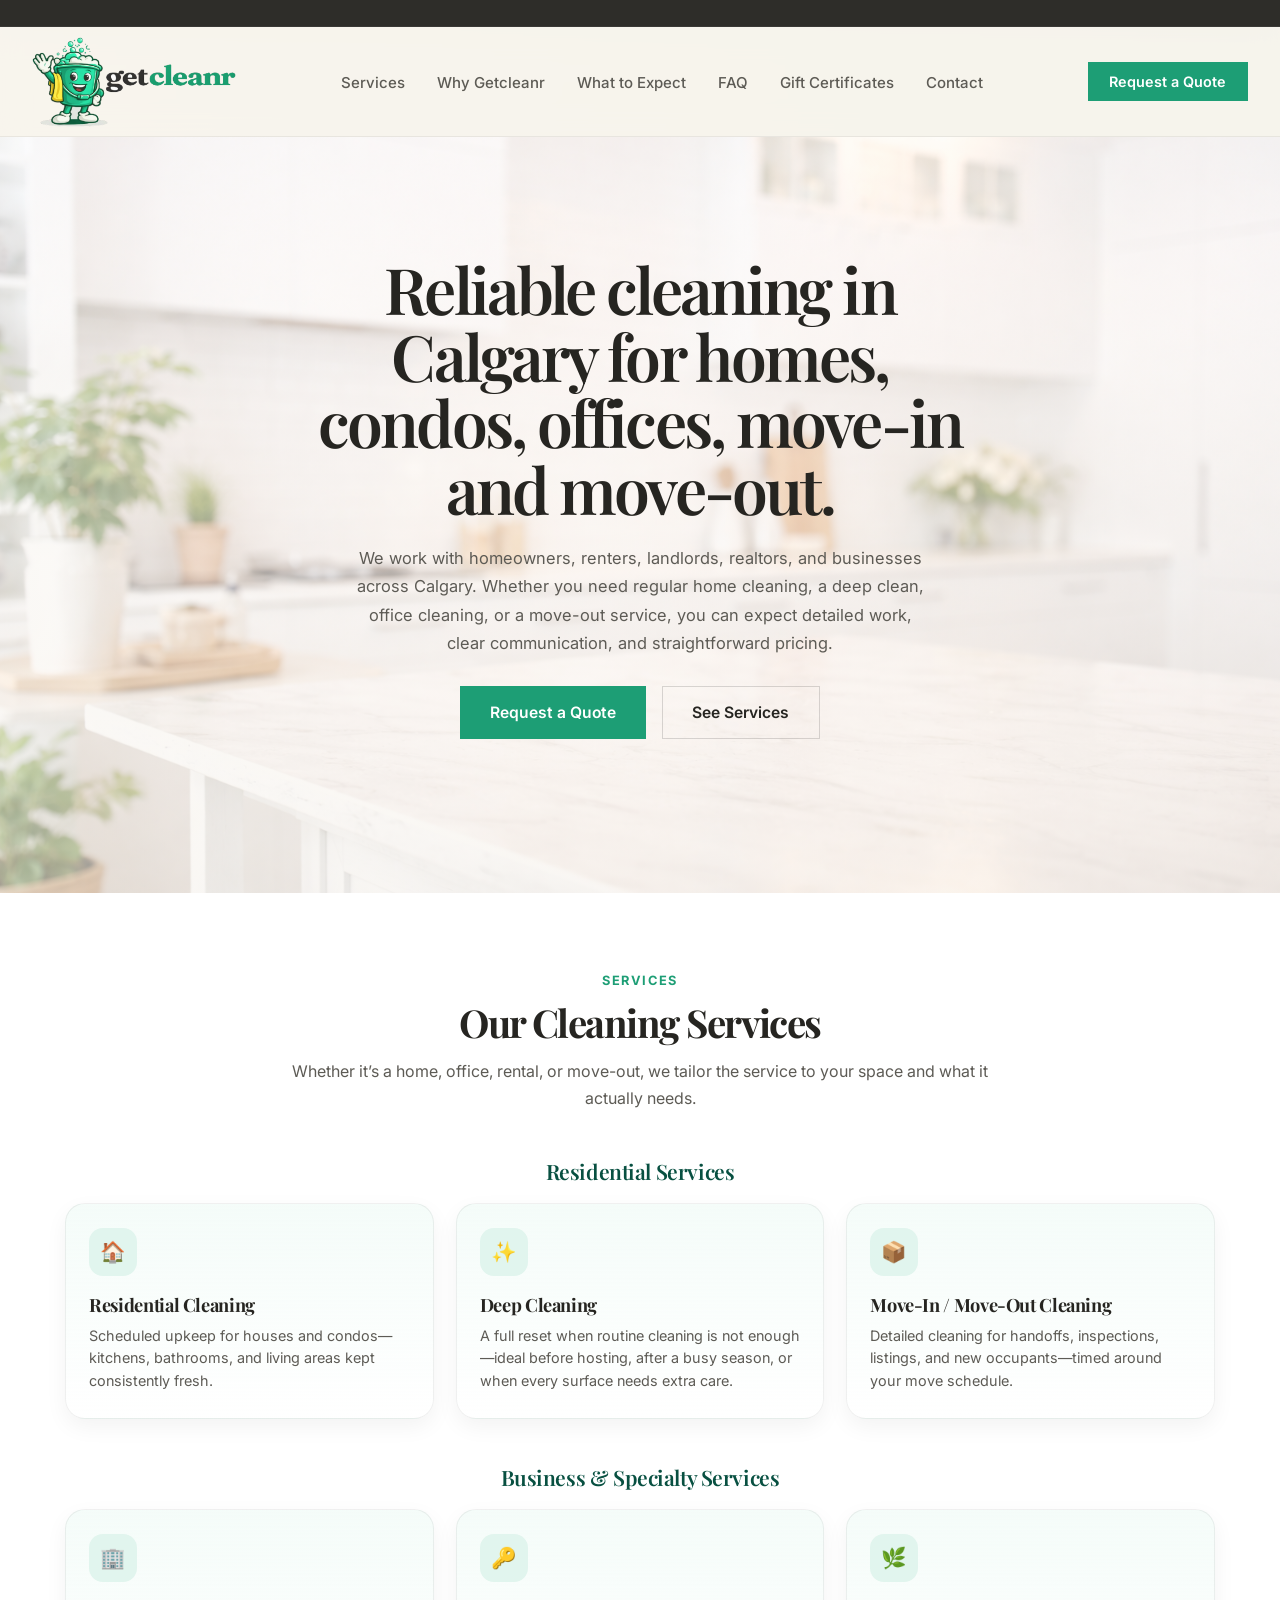
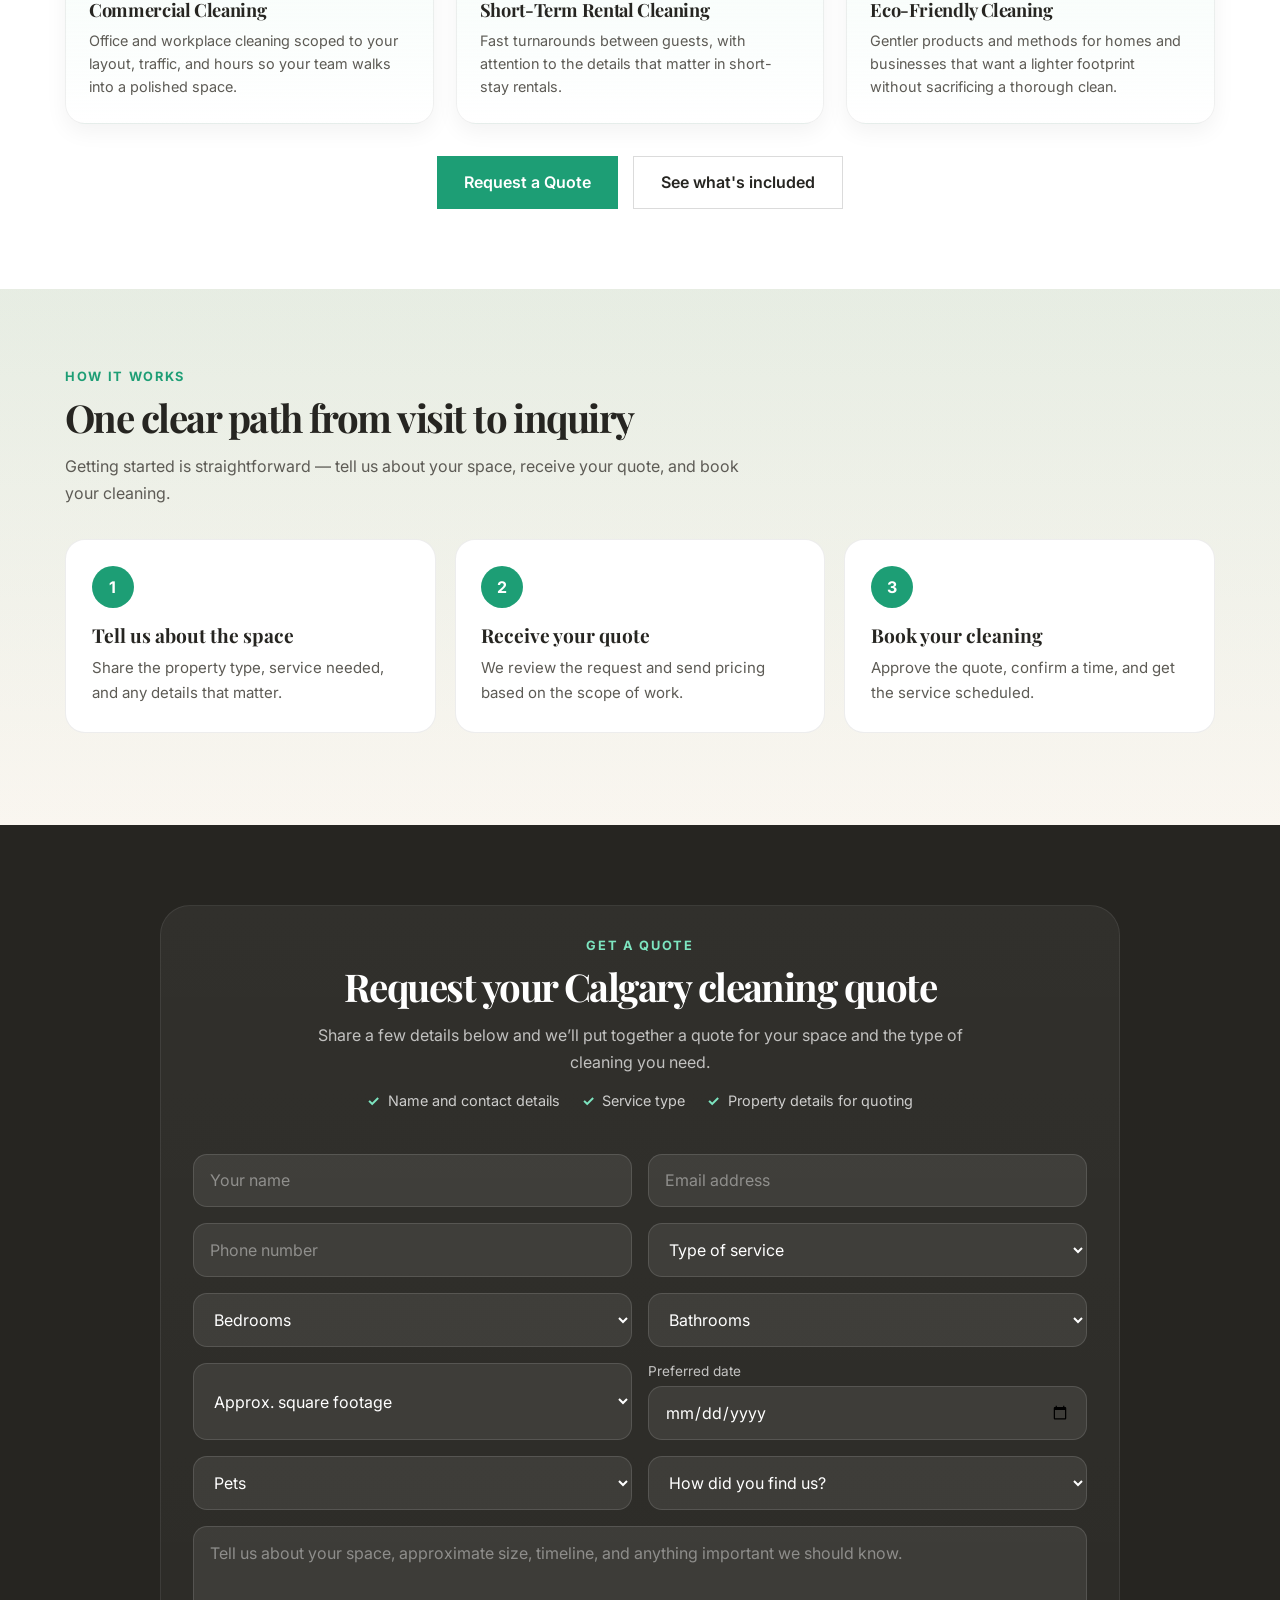
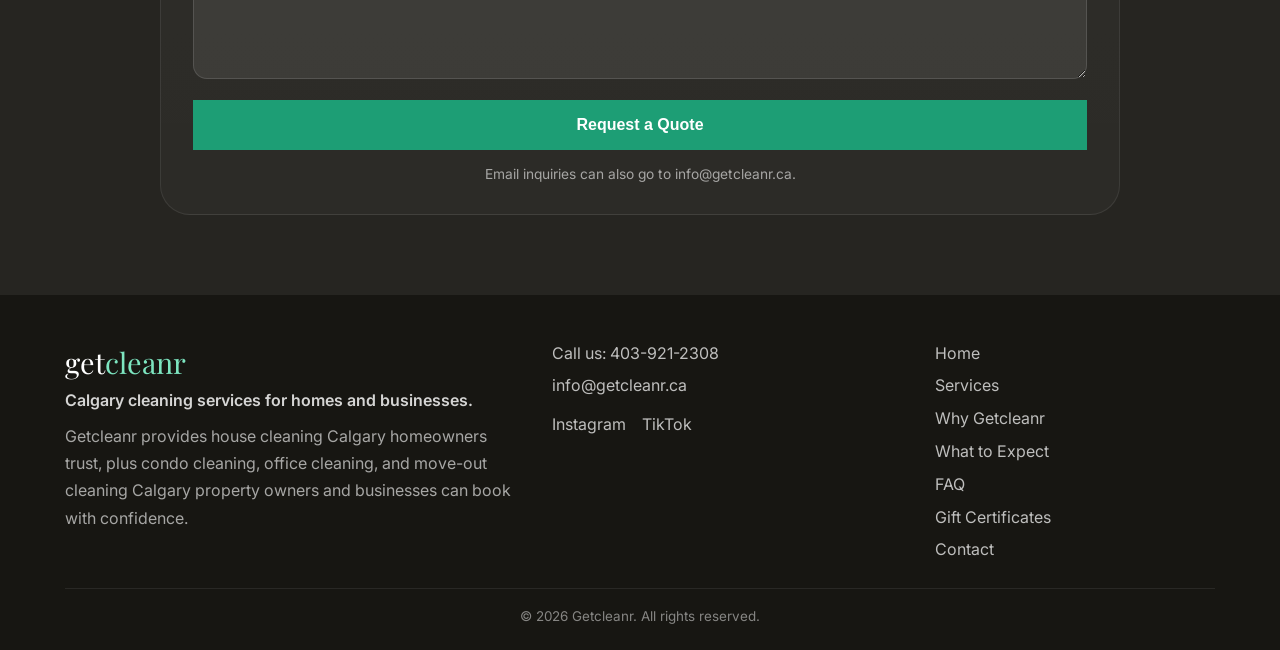
==== index.html @ 5800e77d "mobile menu" ====
<!DOCTYPE html>
<html lang="en">
<head>
<meta charset="UTF-8">
<meta name="viewport" content="width=device-width, initial-scale=1.0">
<title>Calgary Cleaning Services | Homes, Condos, Offices, Move-In & Move-Out Cleaning | Getcleanr</title>
<meta name="description" content="Reliable Calgary cleaning services for homes, condos, offices, and move-outs. Get a fast quote from Getcleanr for recurring, deep, and commercial cleaning.">
<meta property="og:image" content="https://bzherk.github.io/GetCleanr-v2/preview.jpg?v=1">

<link rel="apple-touch-icon" sizes="180x180" href="/apple-touch-icon.png">
<link rel="icon" type="image/png" sizes="32x32" href="/favicon-32x32.png">
<link rel="icon" type="image/png" sizes="16x16" href="/favicon-16x16.png">
<link rel="manifest" href="/site.webmanifest">

<link rel="preconnect" href="https://fonts.googleapis.com">
<link rel="preconnect" href="https://fonts.gstatic.com" crossorigin>
<link href="https://fonts.googleapis.com/css2?family=Inter:wght@300;400;500;600;700&family=Playfair+Display:wght@400;500;600;700&display=swap" rel="stylesheet">
<link rel="stylesheet" href="site.css">
<style>
  /* Home only: thin bar + single-message CSS marquee */
  .topbar.topbar--single-ticker {
    padding: 0.28rem 0;
    font-size: 0.78rem;
    line-height: 1.35;
    letter-spacing: 0.015em;
    background: #2e2d29;
    color: rgba(255, 255, 255, 0.84);
    border-bottom: 1px solid rgba(255, 255, 255, 0.06);
  }

  .topbar--single-ticker .topbar__st-mask {
    overflow: hidden;
    width: 100%;
    height: 1.38em;
    line-height: 1.38em;
  }

  .topbar--single-ticker .topbar__st-msg {
    display: inline-block;
    white-space: nowrap;
    padding-left: 100%;
    box-sizing: content-box;
    will-change: transform;
    animation: topbar-st-pass var(--st-dur, 24s) linear forwards;
  }

  @keyframes topbar-st-pass {
    to {
      transform: translateX(-100%);
    }
  }

  .topbar--single-ticker .topbar__st-mask--static {
    height: auto;
    min-height: 1.38em;
    line-height: 1.45;
    padding: 0.12rem 0;
  }

  .topbar--single-ticker .topbar__st-msg.topbar__st-msg--static {
    animation: none;
    padding-left: 0;
    transform: none;
    display: block;
    text-align: center;
    white-space: normal;
    height: auto;
    line-height: 1.45;
    padding: 0 0.85rem;
    box-sizing: border-box;
  }

  @media (max-width: 768px) {
    .topbar.topbar--single-ticker {
      padding: 0.26rem 0;
      font-size: 0.74rem;
    }
  }
</style>
</head>
<body class="home">

<div class="topbar topbar--single-ticker">
  <div class="topbar__st-mask" id="topbar-st-mask">
    <span class="topbar__st-msg" id="topbar-st-msg">Serving Calgary, Alberta including downtown, NW, NE, SW, SE, and surrounding areas.</span>
  </div>
</div>

<nav>
  <div class="logo">
    <a href="index.html">
      <img src="getcleanr-logo-tight.png" alt="Getcleanr logo">
    </a>
  </div>
  <ul class="nav-links">
    <li><a href="#services">Services</a></li>
    <li><a href="why-getcleanr.html">Why Getcleanr</a></li>
    <li><a href="what-to-expect.html">What to Expect</a></li>
    <li><a href="faq.html">FAQ</a></li>
    <li><a href="gift-cards.html">Gift Certificates</a></li>
    <li><a href="#contact">Contact</a></li>
  </ul>
  <a class="nav-cta" href="#contact">Request a Quote</a>
</nav>

<section class="hero">
  <div class="hero-copy">
    <h1>Reliable cleaning in Calgary for homes, condos, offices, move-in and move-out.</h1>
    <p>We work with homeowners, renters, landlords, realtors, and businesses across Calgary. Whether you need regular home cleaning, a deep clean, office cleaning, or a move-out service, you can expect detailed work, clear communication, and straightforward pricing.</p>
    <div class="hero-actions">
      <a class="btn-primary" href="#contact">Request a Quote</a>
      <a class="btn-secondary" href="#services">See Services</a>
    </div>
  </div>
</section>

<section class="services" id="services">
  <div class="section-wrap">
    <div class="services-head">
      <div class="section-tag">Services</div>
      <h2>Our Cleaning Services</h2>
      <p class="section-sub">Whether it’s a home, office, rental, or move-out, we tailor the service to your space and what it actually needs.</p>
    </div>

    <div class="services-categories">
      <div class="services-category">
        <h3 class="services-category-heading">Residential Services</h3>
        <div class="services-offerings">
          <article class="service-offering">
            <div class="service-offering-icon" aria-hidden="true">🏠</div>
            <h4>Residential Cleaning</h4>
            <p>Scheduled upkeep for houses and condos—kitchens, bathrooms, and living areas kept consistently fresh.</p>
          </article>
          <article class="service-offering">
            <div class="service-offering-icon" aria-hidden="true">✨</div>
            <h4>Deep Cleaning</h4>
            <p>A full reset when routine cleaning is not enough—ideal before hosting, after a busy season, or when every surface needs extra care.</p>
          </article>
          <article class="service-offering">
            <div class="service-offering-icon" aria-hidden="true">📦</div>
            <h4>Move-In / Move-Out Cleaning</h4>
            <p>Detailed cleaning for handoffs, inspections, listings, and new occupants—timed around your move schedule.</p>
          </article>
        </div>
      </div>
      <div class="services-category">
        <h3 class="services-category-heading">Business &amp; Specialty Services</h3>
        <div class="services-offerings">
          <article class="service-offering">
            <div class="service-offering-icon" aria-hidden="true">🏢</div>
            <h4>Commercial Cleaning</h4>
            <p>Office and workplace cleaning scoped to your layout, traffic, and hours so your team walks into a polished space.</p>
          </article>
          <article class="service-offering">
            <div class="service-offering-icon" aria-hidden="true">🔑</div>
            <h4>Short-Term Rental Cleaning</h4>
            <p>Fast turnarounds between guests, with attention to the details that matter in short-stay rentals.</p>
          </article>
          <article class="service-offering">
            <div class="service-offering-icon" aria-hidden="true">🌿</div>
            <h4>Eco-Friendly Cleaning</h4>
            <p>Gentler products and methods for homes and businesses that want a lighter footprint without sacrificing a thorough clean.</p>
          </article>
        </div>
      </div>
    </div>

    <div class="inline-cta-wrap" style="justify-content:center; margin-top: 2rem;">
      <a class="inline-cta" href="#contact">Request a Quote</a>
      <a class="btn-secondary" id="checklist-modal-open" href="what-to-expect.html">See what's included</a>
    </div>
  </div>
</section>

<section class="steps">
  <div class="section-wrap">
    <div class="section-tag">How it works</div>
    <h2>One clear path from visit to inquiry</h2>
    <p class="section-sub">Getting started is straightforward — tell us about your space, receive your quote, and book your cleaning.</p>
    <div class="steps-grid">
      <div class="step-card">
        <div class="step-num">1</div>
        <h3>Tell us about the space</h3>
        <p>Share the property type, service needed, and any details that matter.</p>
      </div>
      <div class="step-card">
        <div class="step-num">2</div>
        <h3>Receive your quote</h3>
        <p>We review the request and send pricing based on the scope of work.</p>
      </div>
      <div class="step-card">
        <div class="step-num">3</div>
        <h3>Book your cleaning</h3>
        <p>Approve the quote, confirm a time, and get the service scheduled.</p>
      </div>
    </div>
  </div>
</section>

<section class="contact" id="contact">
  <div class="contact-shell">
    <div class="contact-head">
      <div class="section-tag">Get a quote</div>
      <h2>Request your Calgary cleaning quote</h2>
      <p class="section-sub">Share a few details below and we’ll put together a quote for your space and the type of cleaning you need.</p>
      <div class="contact-trust">
        <span>Name and contact details</span>
        <span>Service type</span>
        <span>Property details for quoting</span>
      </div>
    </div>

    <form class="contact-form" action="https://api.web3forms.com/submit" method="POST">
      <input type="hidden" name="access_key" value="82939cad-c95d-423d-b3a6-6d3cef311908">
      <input type="hidden" name="subject" value="New quote request from getcleanr.ca">
      <input type="hidden" name="from_name" value="Getcleanr Website">
      <input type="checkbox" name="botcheck" style="display:none;">

      <div class="form-row">
        <input class="form-input" type="text" name="name" placeholder="Your name" required>
        <input class="form-input" type="email" name="email" placeholder="Email address" required>
      </div>

      <div class="form-row">
        <input class="form-input" type="tel" name="phone" placeholder="Phone number">
        <select class="form-input" name="service" required>
          <option value="" disabled selected>Type of service</option>
          <option>Recurring home cleaning</option>
          <option>Deep cleaning</option>
          <option>Move-in / Move-out</option>
          <option>Commercial cleaning</option>
        </select>
      </div>

      <div class="form-row">
        <select class="form-input" name="bedrooms">
          <option value="" disabled selected>Bedrooms</option>
          <option>Studio</option>
          <option>1</option>
          <option>2</option>
          <option>3</option>
          <option>4+</option>
        </select>
        <select class="form-input" name="bathrooms">
          <option value="" disabled selected>Bathrooms</option>
          <option>1</option>
          <option>1.5</option>
          <option>2</option>
          <option>3+</option>
        </select>
      </div>

      <div class="form-row">
        <select class="form-input" name="square_footage">
          <option value="" disabled selected>Approx. square footage</option>
          <option>Under 1,000 sq ft</option>
          <option>1,000–1,500 sq ft</option>
          <option>1,500–2,000 sq ft</option>
          <option>2,000–3,000 sq ft</option>
          <option>3,000+ sq ft</option>
        </select>
        <div>
          <div style="font-size: 0.85rem; color: rgba(255,255,255,0.72); margin-bottom: 0.4rem;">Preferred date</div>
          <input class="form-input" type="date" name="preferred_date" aria-label="Preferred date">
        </div>
      </div>

      <div class="form-row">
        <select class="form-input" name="pets">
          <option value="" disabled selected>Pets</option>
          <option>None</option>
          <option>Dog(s)</option>
          <option>Cat(s)</option>
          <option>Multiple pets</option>
        </select>
        <select class="form-input" name="lead_source">
          <option value="" disabled selected>How did you find us?</option>
          <option>Google</option>
          <option>Referral</option>
          <option>Facebook</option>
          <option>Instagram</option>
          <option>Other</option>
        </select>
      </div>

      <textarea class="form-input" rows="6" name="message" placeholder="Tell us about your space, approximate size, timeline, and anything important we should know." required></textarea>

      <button class="form-submit" type="submit">Request a Quote</button>
    </form>

    <div class="contact-note">Email inquiries can also go to info@getcleanr.ca.</div>
  </div>
</section>

<footer class="site-footer">
  <div class="footer-inner">
    <div class="footer-col footer-brand">
      <div class="footer-logo">get<span>cleanr</span></div>
      <div class="footer-tagline">Calgary cleaning services for homes and businesses.</div>
      <p class="footer-description">
        Getcleanr provides house cleaning Calgary homeowners trust, plus condo cleaning, office cleaning, and move-out cleaning Calgary property owners and businesses can book with confidence.
      </p>
    </div>

    <div class="footer-col footer-contact">
      <a href="tel:4039212308" class="footer-contact-item">Call us: 403-921-2308</a>
      <a href="mailto:info@getcleanr.ca" class="footer-contact-item">info@getcleanr.ca</a>
      <div class="footer-socials">
        <a href="#" class="footer-social">Instagram</a>
        <a href="#" class="footer-social">TikTok</a>
      </div>
    </div>

    <div class="footer-col footer-links">
      <a href="index.html">Home</a>
      <a href="index.html#services">Services</a>
      <a href="why-getcleanr.html">Why Getcleanr</a>
      <a href="what-to-expect.html">What to Expect</a>
      <a href="faq.html">FAQ</a>
      <a href="gift-cards.html">Gift Certificates</a>
      <a href="index.html#contact">Contact</a>
    </div>
  </div>

  <div class="footer-bottom">
    <p>© 2026 Getcleanr. All rights reserved.</p>
  </div>
</footer>

<div id="checklist-modal" class="checklist-modal" role="dialog" aria-modal="true" aria-labelledby="checklist-modal-title" aria-describedby="checklist-modal-desc" hidden>
  <div class="checklist-modal__backdrop" data-checklist-modal-dismiss tabindex="-1"></div>
  <div class="checklist-modal__dialog">
    <button type="button" class="checklist-modal__close" aria-label="Close checklist" data-checklist-modal-close>&times;</button>
    <div class="checklist-modal__header">
      <h2 id="checklist-modal-title" class="checklist-modal__title">Compare Cleaning Packages</h2>
      <p id="checklist-modal-desc" class="checklist-modal__subtitle">See what’s included in Standard, Deep, and Move-In / Move-Out cleaning.</p>
    </div>
    <p class="checklist-modal__intro">Deep cleaning includes everything in a standard clean, plus more detailed work. Move-In / Move-Out cleaning includes the most detailed scope.</p>
    <div class="checklist-modal__body">
      <div class="checklist-compare-stack">
        <article class="checklist-compare-card" aria-labelledby="compare-section-living">
          <h3 id="compare-section-living" class="checklist-compare-card__title">Living Room, Bedrooms &amp; Common Area</h3>
          <div class="checklist-compare-scroll">
            <table class="checklist-compare-table">
              <thead>
                <tr>
                  <th scope="col">Task</th>
                  <th scope="col">Standard Clean</th>
                  <th scope="col">Deep Clean</th>
                  <th scope="col">Move-In / Move-Out Clean</th>
                </tr>
              </thead>
              <tbody>
                <tr><th scope="row">Wash all countertops</th><td aria-label="Included">✓</td><td aria-label="Included">✓</td><td aria-label="Included">✓</td></tr>
                <tr><th scope="row">Dusting window sills</th><td aria-label="Included">✓</td><td aria-label="Included">✓</td><td aria-label="Included">✓</td></tr>
                <tr><th scope="row">Empty &amp; replace garbage can bags</th><td aria-label="Included">✓</td><td aria-label="Included">✓</td><td aria-label="Included">✓</td></tr>
                <tr><th scope="row">Vacuum &amp; mop all floor surfaces</th><td aria-label="Included">✓</td><td aria-label="Included">✓</td><td aria-label="Included">✓</td></tr>
                <tr><th scope="row">Wipe outlets &amp; light switches</th><td aria-label="Included">✓</td><td aria-label="Included">✓</td><td aria-label="Included">✓</td></tr>
                <tr><th scope="row">Dust baseboards</th><td aria-label="Included">✓</td><td aria-label="Included">✓</td><td aria-label="Included">✓</td></tr>
                <tr><th scope="row">Wipe doors &amp; frames</th><td aria-label="Not included">–</td><td aria-label="Included">✓</td><td aria-label="Included">✓</td></tr>
                <tr><th scope="row">Vacuum furniture</th><td aria-label="Not included">–</td><td aria-label="Included">✓</td><td aria-label="Not included">–</td></tr>
                <tr><th scope="row">Dust blinds</th><td aria-label="Not included">–</td><td aria-label="Included">✓</td><td aria-label="Included">✓</td></tr>
                <tr><th scope="row">Dust light fixtures</th><td aria-label="Not included">–</td><td aria-label="Included">✓</td><td aria-label="Included">✓</td></tr>
                <tr><th scope="row">Dust ceiling fans</th><td aria-label="Not included">–</td><td aria-label="Included">✓</td><td aria-label="Included">✓</td></tr>
                <tr><th scope="row">Dust / wipe shelves (inside closet)</th><td aria-label="Not included">–</td><td aria-label="Included">✓</td><td aria-label="Included">✓</td></tr>
                <tr><th scope="row">Wall spot cleaning</th><td aria-label="Not included">–</td><td aria-label="Included">✓</td><td aria-label="Included">✓</td></tr>
                <tr><th scope="row">Laundry</th><td aria-label="Not included">–</td><td aria-label="Not included">–</td><td aria-label="Not included">–</td></tr>
              </tbody>
            </table>
          </div>
        </article>
        <article class="checklist-compare-card" aria-labelledby="compare-section-kitchen">
          <h3 id="compare-section-kitchen" class="checklist-compare-card__title">Kitchen</h3>
          <div class="checklist-compare-scroll">
            <table class="checklist-compare-table">
              <thead>
                <tr>
                  <th scope="col">Task</th>
                  <th scope="col">Standard Clean</th>
                  <th scope="col">Deep Clean</th>
                  <th scope="col">Move-In / Move-Out Clean</th>
                </tr>
              </thead>
              <tbody>
                <tr><th scope="row">Dust all accessible surfaces</th><td aria-label="Included">✓</td><td aria-label="Included">✓</td><td aria-label="Included">✓</td></tr>
                <tr><th scope="row">Wash all countertops</th><td aria-label="Included">✓</td><td aria-label="Included">✓</td><td aria-label="Included">✓</td></tr>
                <tr><th scope="row">Wipe backsplash</th><td aria-label="Included">✓</td><td aria-label="Included">✓</td><td aria-label="Included">✓</td></tr>
                <tr><th scope="row">Wipe exterior of appliances</th><td aria-label="Included">✓</td><td aria-label="Included">✓</td><td aria-label="Included">✓</td></tr>
                <tr><th scope="row">Clean &amp; wash sinks</th><td aria-label="Included">✓</td><td aria-label="Included">✓</td><td aria-label="Included">✓</td></tr>
                <tr><th scope="row">Clean inside &amp; outside of microwave</th><td aria-label="Included">✓</td><td aria-label="Included">✓</td><td aria-label="Included">✓</td></tr>
                <tr><th scope="row">Empty &amp; replace garbage can bags</th><td aria-label="Included">✓</td><td aria-label="Included">✓</td><td aria-label="Included">✓</td></tr>
                <tr><th scope="row">Vacuum &amp; mop all floor surfaces</th><td aria-label="Included">✓</td><td aria-label="Included">✓</td><td aria-label="Included">✓</td></tr>
                <tr><th scope="row">Dust baseboards</th><td aria-label="Included">✓</td><td aria-label="Included">✓</td><td aria-label="Included">✓</td></tr>
                <tr><th scope="row">Wipe exterior cabinets</th><td aria-label="Included">✓</td><td aria-label="Included">✓</td><td aria-label="Included">✓</td></tr>
                <tr><th scope="row">Wipe outlets &amp; light switches</th><td aria-label="Included">✓</td><td aria-label="Included">✓</td><td aria-label="Included">✓</td></tr>
                <tr><th scope="row">Wipe doors &amp; frames</th><td aria-label="Not included">–</td><td aria-label="Included">✓</td><td aria-label="Included">✓</td></tr>
                <tr><th scope="row">Dust ceiling fans</th><td aria-label="Not included">–</td><td aria-label="Included">✓</td><td aria-label="Included">✓</td></tr>
                <tr><th scope="row">Wall spot cleaning</th><td aria-label="Not included">–</td><td aria-label="Included">✓</td><td aria-label="Included">✓</td></tr>
                <tr><th scope="row">Dust light fixtures</th><td aria-label="Not included">–</td><td aria-label="Included">✓</td><td aria-label="Included">✓</td></tr>
                <tr><th scope="row">Inside oven</th><td aria-label="Not included">–</td><td aria-label="Not included">–</td><td aria-label="Included">✓</td></tr>
                <tr><th scope="row">Inside fridge</th><td aria-label="Not included">–</td><td aria-label="Not included">–</td><td aria-label="Included">✓</td></tr>
                <tr><th scope="row">Wipe inside cupboards &amp; drawers</th><td aria-label="Not included">–</td><td aria-label="Not included">–</td><td aria-label="Included">✓</td></tr>
                <tr><th scope="row">Top of kitchen cupboards</th><td aria-label="Not included">–</td><td aria-label="Not included">–</td><td aria-label="Not included">–</td></tr>
              </tbody>
            </table>
          </div>
        </article>
        <article class="checklist-compare-card" aria-labelledby="compare-section-bath">
          <h3 id="compare-section-bath" class="checklist-compare-card__title">Bathroom</h3>
          <div class="checklist-compare-scroll">
            <table class="checklist-compare-table">
              <thead>
                <tr>
                  <th scope="col">Task</th>
                  <th scope="col">Standard Clean</th>
                  <th scope="col">Deep Clean</th>
                  <th scope="col">Move-In / Move-Out Clean</th>
                </tr>
              </thead>
              <tbody>
                <tr><th scope="row">Polish &amp; clean mirrors</th><td aria-label="Included">✓</td><td aria-label="Included">✓</td><td aria-label="Included">✓</td></tr>
                <tr><th scope="row">Clean &amp; wash sinks</th><td aria-label="Included">✓</td><td aria-label="Included">✓</td><td aria-label="Included">✓</td></tr>
                <tr><th scope="row">Clean towel racks</th><td aria-label="Included">✓</td><td aria-label="Included">✓</td><td aria-label="Included">✓</td></tr>
                <tr><th scope="row">Shine spouts &amp; handles</th><td aria-label="Included">✓</td><td aria-label="Included">✓</td><td aria-label="Included">✓</td></tr>
                <tr><th scope="row">Wash all countertops</th><td aria-label="Included">✓</td><td aria-label="Included">✓</td><td aria-label="Included">✓</td></tr>
                <tr><th scope="row">Sanitize toilets &amp; toilet bowls</th><td aria-label="Included">✓</td><td aria-label="Included">✓</td><td aria-label="Included">✓</td></tr>
                <tr><th scope="row">Clean showers &amp; tubs</th><td aria-label="Included">✓</td><td aria-label="Included">✓</td><td aria-label="Included">✓</td></tr>
                <tr><th scope="row">Empty &amp; replace garbage can bags</th><td aria-label="Included">✓</td><td aria-label="Included">✓</td><td aria-label="Included">✓</td></tr>
                <tr><th scope="row">Vacuum &amp; mop all floor surfaces</th><td aria-label="Included">✓</td><td aria-label="Included">✓</td><td aria-label="Included">✓</td></tr>
                <tr><th scope="row">Dust baseboards</th><td aria-label="Included">✓</td><td aria-label="Included">✓</td><td aria-label="Included">✓</td></tr>
                <tr><th scope="row">Wipe outlets &amp; light switches</th><td aria-label="Included">✓</td><td aria-label="Included">✓</td><td aria-label="Included">✓</td></tr>
                <tr><th scope="row">Wipe exterior cabinets</th><td aria-label="Included">✓</td><td aria-label="Included">✓</td><td aria-label="Included">✓</td></tr>
                <tr><th scope="row">Wipe doors &amp; frames</th><td aria-label="Not included">–</td><td aria-label="Included">✓</td><td aria-label="Included">✓</td></tr>
                <tr><th scope="row">Dust light fixtures</th><td aria-label="Not included">–</td><td aria-label="Included">✓</td><td aria-label="Included">✓</td></tr>
                <tr><th scope="row">Wall spot cleaning</th><td aria-label="Not included">–</td><td aria-label="Included">✓</td><td aria-label="Included">✓</td></tr>
                <tr><th scope="row">Dust bathroom fan</th><td aria-label="Not included">–</td><td aria-label="Included">✓</td><td aria-label="Included">✓</td></tr>
                <tr><th scope="row">Wipe inside cupboards &amp; drawers</th><td aria-label="Not included">–</td><td aria-label="Not included">–</td><td aria-label="Included">✓</td></tr>
              </tbody>
            </table>
          </div>
        </article>
      </div>
    </div>
  </div>
</div>

<script>
(function () {
  var openBtn = document.getElementById('checklist-modal-open');
  var modal = document.getElementById('checklist-modal');
  if (!openBtn || !modal) return;

  var backdrop = modal.querySelector('[data-checklist-modal-dismiss]');
  var closeBtn = modal.querySelector('[data-checklist-modal-close]');

  function openModal() {
    modal.hidden = false;
    modal.classList.add('is-open');
    document.body.style.overflow = 'hidden';
    if (closeBtn) closeBtn.focus();
  }

  function closeModal() {
    modal.classList.remove('is-open');
    modal.hidden = true;
    document.body.style.overflow = '';
    if (openBtn) openBtn.focus();
  }

  openBtn.addEventListener('click', function (e) {
    e.preventDefault();
    openModal();
  });

  if (backdrop) {
    backdrop.addEventListener('click', function () {
      closeModal();
    });
  }

  if (closeBtn) {
    closeBtn.addEventListener('click', function () {
      closeModal();
    });
  }

  document.addEventListener('keydown', function (e) {
    if (e.key === 'Escape' && modal.classList.contains('is-open')) {
      closeModal();
    }
  });
})();
</script>
<script>
(function () {
  var msgEl = document.getElementById('topbar-st-msg');
  var mask = document.getElementById('topbar-st-mask');
  if (!msgEl || !mask) return;

  var messages = [
    'Serving Calgary, Alberta including downtown, NW, NE, SW, SE, and surrounding areas.',
    'Save 10% on your first deep clean — limited time offer.'
  ];
  var i = 0;
  var pxPerSec = 34;

  if (window.matchMedia('(prefers-reduced-motion: reduce)').matches) {
    msgEl.textContent = messages[0] + '\u00A0 · \u00A0' + messages[1];
    msgEl.classList.add('topbar__st-msg--static');
    mask.classList.add('topbar__st-mask--static');
    return;
  }

  function durationSec() {
    var w = msgEl.offsetWidth;
    if (w < 8) return 20;
    var sec = w / pxPerSec;
    return Math.min(Math.max(sec, 14), 50);
  }

  function restartPass() {
    msgEl.style.animation = 'none';
    void msgEl.offsetWidth;
    msgEl.style.setProperty('--st-dur', durationSec() + 's');
    msgEl.style.removeProperty('animation');
  }

  msgEl.addEventListener('animationend', function (e) {
    if (e.animationName !== 'topbar-st-pass') return;
    i = (i + 1) % messages.length;
    msgEl.textContent = messages[i];
    restartPass();
  });

  restartPass();
})();
</script>
</body>
</html>
---- site.css ----
*, *::before, *::after { box-sizing: border-box; margin: 0; padding: 0; }

  :root {
    --teal: #1D9E75;
    --teal-dark: #085041;
    --teal-light: #E1F5EE;
    --teal-fog: #F1FBF7;
    --cream: #F8F4ED;
    --charcoal: #262521;
    --mid: #5D5B55;
    --soft: #9B978D;
    --white: #FFFFFF;
    --shadow: 0 24px 60px rgba(17, 33, 28, 0.10);
    --radius-xl: 28px;
    --radius-lg: 20px;
    --radius-md: 14px;
    --container: 1150px;
  }

  html { scroll-behavior: smooth; }

  body {
    font-family: "Inter", sans-serif;
    background:
      radial-gradient(circle at top right, rgba(29, 158, 117, 0.10), transparent 34%),
      linear-gradient(180deg, #FBF8F3 0%, var(--cream) 42%, #F7F1E7 100%);
    color: var(--charcoal);
    overflow-x: hidden;
  }

  h1, h2, h3, h4, h5, h6,
  .panel-title,
  .services-category-heading,
  .trust-card strong,
  .value-card strong,
  .footer-logo,
  .checklist-compare-card__title {
    font-family: "Playfair Display", serif;
  }

  a { color: inherit; }
  img { max-width: 100%; display: block; }

  .topbar {
    background: var(--charcoal);
    color: rgba(255,255,255,0.82);
    text-align: center;
    padding: 0.72rem 1rem;
    font-size: 0.84rem;
    letter-spacing: 0.01em;
  }

  nav {
    position: sticky;
    top: 0;
    z-index: 100;
    display: flex;
    align-items: center;
    justify-content: space-between;
    padding: 0.6rem 2rem;
    background: rgba(248, 244, 237, 0.90);
    backdrop-filter: blur(14px);
    border-bottom: 1px solid rgba(0,0,0,0.06);
  }

  .logo,
  .logo a {
    display: flex;
    align-items: center;
  }

  .logo img { height: 90px; }

  .nav-links {
    display: flex;
    list-style: none;
    gap: 2rem;
  }

  .nav-links a {
    text-decoration: none;
    color: var(--mid);
    font-size: 0.94rem;
    font-weight: 500;
    transition: color 0.2s ease;
  }

  .nav-links a:hover { color: var(--teal); }

<<<<<<< HEAD
  .nav-desktop-inner {
    display: flex;
    align-items: center;
    gap: 2rem;
  }

  .nav-toggle {
    display: none;
    flex-direction: column;
    justify-content: center;
    align-items: center;
    gap: 5px;
    width: 2.75rem;
    height: 2.75rem;
    padding: 0;
    margin: 0;
    border: none;
    border-radius: 10px;
    background: transparent;
    cursor: pointer;
    color: var(--charcoal);
    transition: background 0.2s ease, color 0.2s ease;
  }

  .nav-toggle:hover {
    background: rgba(29, 158, 117, 0.12);
    color: var(--teal-dark);
  }

  .nav-toggle:focus {
    outline: none;
    box-shadow: 0 0 0 3px rgba(29, 158, 117, 0.35);
  }

  .nav-toggle__bar {
    display: block;
    width: 1.35rem;
    height: 2px;
    border-radius: 1px;
    background: currentColor;
  }

  .nav-mobile {
    display: none;
  }

  .nav-mobile__backdrop {
    position: absolute;
    inset: 0;
    z-index: 9998;
    background: rgba(38, 37, 33, 0.5);
    backdrop-filter: blur(2px);
  }

  .nav-mobile__panel {
    position: absolute;
    top: 0;
    right: 0;
    bottom: 0;
    z-index: 10000;
    width: min(20rem, 88vw);
    padding: 1.35rem 1.25rem 1.5rem;
    background: linear-gradient(180deg, #FBF8F3 0%, var(--cream) 55%, #F7F1E7 100%);
    border-left: 1px solid rgba(0, 0, 0, 0.08);
    box-shadow: -12px 0 40px rgba(17, 33, 28, 0.12);
    transform: translateX(100%);
    transition: transform 0.28s cubic-bezier(0.33, 1, 0.68, 1);
    display: flex;
    flex-direction: column;
    align-items: stretch;
    overflow-y: auto;
  }

  .nav-mobile.is-open .nav-mobile__panel {
    transform: translateX(0);
  }

  .nav-mobile__list {
    list-style: none;
    margin: 0;
    padding: 0;
  }

  .nav-mobile__list li {
    border-bottom: 1px solid rgba(0, 0, 0, 0.06);
  }

  .nav-mobile__list a {
    display: flex;
    align-items: center;
    min-height: 3rem;
    padding: 0.35rem 0.15rem;
    text-decoration: none;
    color: var(--charcoal);
    font-size: 1rem;
    font-weight: 500;
    transition: color 0.2s ease;
  }

  .nav-mobile__list a:hover {
    color: var(--teal);
  }

  .nav-mobile__cta {
    margin-top: 1.25rem;
    padding: 0.85rem 1.35rem;
    font-size: 0.95rem;
    font-weight: 600;
    text-align: center;
    text-decoration: none;
    border-radius: 999px;
    background: var(--teal);
    color: var(--white);
    transition: background 0.2s ease, transform 0.18s ease;
  }

  .nav-mobile__cta:hover {
    background: var(--teal-dark);
    transform: translateY(-1px);
  }

  body.nav-menu-open {
    overflow: hidden;
  }

=======
>>>>>>> parent of a4d463b (mobile hamburger menu)
  .nav-cta,
  .btn-primary,
  .btn-secondary,
  .form-submit,
  .inline-cta {
    border-radius: 999px;
    cursor: pointer;
    transition: transform 0.18s ease, background 0.18s ease, color 0.18s ease, border-color 0.18s ease;
  }

  .nav-cta,
  .btn-primary,
  .form-submit,
  .inline-cta {
    background: var(--teal);
    color: var(--white);
    border: none;
  }

  .nav-cta {
    padding: 0.7rem 1.35rem;
    font-size: 0.9rem;
    font-weight: 600;
  }

  .nav-cta:hover,
  .btn-primary:hover,
  .form-submit:hover,
  .inline-cta:hover {
    background: var(--teal-dark);
    transform: translateY(-1px);
  }

  .btn-primary,
  .btn-secondary,
  .inline-cta {
    padding: 0.95rem 1.7rem;
    font-size: 1rem;
    font-weight: 600;
    text-decoration: none;
    display: inline-flex;
    align-items: center;
    justify-content: center;
  }

  .btn-secondary {
    background: transparent;
    color: var(--charcoal);
    border: 1.5px solid rgba(0,0,0,0.14);
  }

  .btn-secondary:hover {
    border-color: var(--teal);
    color: var(--teal-dark);
    transform: translateY(-1px);
  }

  .hero {
    max-width: none;
    width: 100%;
    margin: 0;
    min-height: 84vh;
    display: grid;
    grid-template-columns: 1fr;
    align-items: center;
    justify-items: center;
    gap: 0;
    padding: 4.25rem 2.5rem 5.25rem;
    position: relative;
    background-color: var(--cream);
    background-image: url("hero-bg.jpg");
    background-size: cover;
    background-position: center;
    background-repeat: no-repeat;
    overflow: hidden;
  }

  .hero::before {
    content: "";
    position: absolute;
    inset: 0;
    z-index: 0;
    pointer-events: none;
    background: linear-gradient(
      180deg,
      rgba(255, 255, 255, 0.48) 0%,
      rgba(251, 248, 243, 0.52) 42%,
      rgba(248, 244, 237, 0.58) 100%
    );
  }

  .hero-copy {
    position: relative;
    z-index: 1;
    animation: fadeUp 0.75s ease both;
    width: 100%;
    max-width: 42rem;
    text-align: center;
  }

  .hero-badge {
    display: inline-flex;
    align-items: center;
    gap: 0.5rem;
    padding: 0.5rem 1.05rem;
    border-radius: 999px;
    background: var(--teal-fog);
    color: var(--teal-dark);
    font-size: 0.82rem;
    font-weight: 700;
    letter-spacing: 0.015em;
    margin-bottom: 1.5rem;
  }

  h1 {
    font-size: clamp(2.8rem, 5vw, 4.6rem);
    line-height: 1.04;
    letter-spacing: -0.045em;
    font-weight: 600;
    margin-bottom: 1.35rem;
  }

  h1 em {
    color: var(--teal);
    font-style: normal;
    font-weight: 700;
  }

  h2 em { color: var(--teal); font-style: normal; }

  .hero-copy p {
    max-width: 36rem;
    margin-left: auto;
    margin-right: auto;
    color: var(--mid);
    font-size: 1.03rem;
    line-height: 1.72;
    margin-bottom: 1.75rem;
  }

  .hero-actions {
    display: flex;
    gap: 1rem;
    flex-wrap: wrap;
    margin-bottom: 1.2rem;
    justify-content: center;
  }

  .hero-actions .btn-primary,
  .hero-actions .btn-secondary {
    padding: 1.02rem 1.85rem;
    font-size: 0.98rem;
  }

  .hero-micro {
    display: flex;
    flex-wrap: wrap;
    gap: 0.85rem 1.5rem;
    color: var(--mid);
    font-size: 0.91rem;
    margin-bottom: 0;
    justify-content: center;
  }

  .hero-micro span::before {
    content: "✓";
    color: var(--teal);
    font-weight: 700;
    margin-right: 0.5rem;
  }

  .hero-proof {
    display: grid;
    grid-template-columns: repeat(3, 1fr);
    gap: 1.05rem;
    max-width: 700px;
  }

  .hero-proof-card {
    background: rgba(255,255,255,0.72);
    border: 1px solid rgba(0,0,0,0.06);
    border-radius: 20px;
    padding: 1.15rem 1.2rem;
    box-shadow: 0 10px 24px rgba(20, 25, 22, 0.04);
  }

  .hero-proof-card strong {
    display: block;
    font-size: 1.03rem;
    margin-bottom: 0.35rem;
  }

  .hero-proof-card span {
    color: var(--mid);
    font-size: 0.85rem;
    line-height: 1.52;
  }

  .hero-panel {
    background: rgba(255,255,255,0.92);
    border: 1px solid rgba(0,0,0,0.06);
    border-radius: var(--radius-xl);
    padding: 1.6rem;
    box-shadow: var(--shadow);
  }

  .panel-art {
    background:
      radial-gradient(circle at top left, rgba(255,255,255,0.65), transparent 40%),
      linear-gradient(135deg, #BFEBD9 0%, #DDF6EE 48%, #F4FBF8 100%);
    border-radius: 22px;
    min-height: 260px;
    padding: 1.6rem;
    display: flex;
    flex-direction: column;
    justify-content: space-between;
    overflow: hidden;
  }

  .panel-kicker {
    color: var(--teal-dark);
    font-size: 0.8rem;
    font-weight: 700;
    text-transform: uppercase;
    letter-spacing: 0.12em;
  }

  .panel-title {
    max-width: 320px;
    font-size: 2rem;
    line-height: 1.05;
  }

  .panel-grid {
    display: grid;
    grid-template-columns: repeat(2, 1fr);
    gap: 0.85rem;
  }

  .panel-chip {
    background: rgba(255,255,255,0.88);
    border-radius: 16px;
    padding: 0.95rem 1rem;
    border: 1px solid rgba(0,0,0,0.05);
  }

  .panel-chip strong {
    display: block;
    font-size: 0.92rem;
    margin-bottom: 0.2rem;
  }

  .panel-chip span {
    display: block;
    color: var(--mid);
    font-size: 0.85rem;
    line-height: 1.45;
  }

  .proof-strip {
    background: var(--charcoal);
    color: var(--white);
    padding: 1.2rem 2rem;
  }

  .proof-inner {
    max-width: var(--container);
    margin: 0 auto;
    display: flex;
    flex-wrap: wrap;
    justify-content: center;
    gap: 1rem 2.5rem;
  }

  .proof-item {
    color: rgba(255,255,255,0.78);
    font-size: 0.9rem;
  }

  .proof-item strong { color: var(--white); }

  section { padding: 5rem 2.5rem; }

  .section-wrap {
    max-width: var(--container);
    margin: 0 auto;
  }

  .section-tag {
    color: var(--teal);
    font-size: 0.8rem;
    font-weight: 700;
    letter-spacing: 0.13em;
    text-transform: uppercase;
    margin-bottom: 0.8rem;
  }

  h2 {
    font-size: clamp(2rem, 3vw, 3rem);
    line-height: 1.1;
    margin-bottom: 0.9rem;
    letter-spacing: -0.04em;
  }

  .section-sub {
    color: var(--mid);
    font-size: 1rem;
    line-height: 1.7;
    max-width: 700px;
  }

  .services { background: var(--white); }

  .services-head,
  .faq-head,
  .contact-head,
  .trust-head,
  .guarantee-head {
    text-align: center;
    margin-bottom: 2.8rem;
  }

  .services-head .section-sub,
  .faq-head .section-sub,
  .contact-head .section-sub,
  .trust-head .section-sub,
  .guarantee-head .section-sub {
    margin: 0 auto;
  }

  .reasons-grid,
  .faq-grid,
  .trust-grid,
  .value-grid,
  .guarantee-grid {
    display: grid;
    gap: 1.3rem;
  }

  .trust-grid,
  .value-grid,
  .guarantee-grid {
    grid-template-columns: repeat(auto-fit, minmax(240px, 1fr));
  }

  .services-categories {
    display: flex;
    flex-direction: column;
    gap: 2.75rem;
  }

  .services-category-heading {
    font-size: clamp(1.15rem, 2.2vw, 1.32rem);
    font-weight: 600;
    color: var(--teal-dark);
    text-align: center;
    letter-spacing: -0.02em;
    margin: 0 0 1.15rem;
  }

  .services-offerings {
    display: grid;
    grid-template-columns: repeat(3, 1fr);
    gap: 1.35rem;
  }

  .service-offering {
    background: linear-gradient(180deg, rgba(241, 251, 247, 0.75) 0%, rgba(255, 255, 255, 0.98) 100%);
    border: 1px solid rgba(0, 0, 0, 0.06);
    border-radius: var(--radius-lg);
    padding: 1.5rem 1.45rem 1.55rem;
    box-shadow: 0 8px 22px rgba(20, 25, 22, 0.05);
    display: flex;
    flex-direction: column;
    align-items: flex-start;
    min-height: 10.5rem;
  }

  .service-offering-icon {
    width: 48px;
    height: 48px;
    display: flex;
    align-items: center;
    justify-content: center;
    border-radius: 14px;
    background: var(--teal-light);
    margin-bottom: 0.95rem;
    font-size: 1.28rem;
    line-height: 1;
  }

  .service-offering h4 {
    font-size: 1.14rem;
    margin-bottom: 0.5rem;
    letter-spacing: -0.02em;
  }

  .service-offering p {
    color: var(--mid);
    font-size: 0.9rem;
    line-height: 1.58;
    margin: 0;
    flex: 1;
  }

  .reason-card,
  .faq-card,
  .trust-card,
  .value-card,
  .guarantee-card {
    background: var(--white);
    border: 1px solid rgba(0,0,0,0.07);
    border-radius: var(--radius-lg);
    padding: 1.7rem;
    box-shadow: 0 10px 24px rgba(20, 25, 22, 0.04);
  }

  .trust-card strong,
  .value-card strong {
    display: block;
    font-size: 1.22rem;
    margin-bottom: 0.45rem;
  }

  .trust-card span,
  .value-card span {
    color: var(--mid);
    font-size: 0.92rem;
    line-height: 1.6;
    display: block;
  }

  .reason-card h3,
  .faq-card h3,
  .guarantee-card h3 {
    font-size: 1.24rem;
    margin-bottom: 0.6rem;
  }

  .reason-card p,
  .faq-card p,
  .guarantee-card p,
  .trust-card p {
    color: var(--mid);
    line-height: 1.65;
    font-size: 0.94rem;
  }

  .split {
    max-width: var(--container);
    margin: 0 auto;
    display: grid;
    grid-template-columns: 1fr 1fr;
    gap: 2rem;
    align-items: start;
  }

  .checklist-card {
    background: var(--charcoal);
    color: var(--white);
    border-radius: 28px;
    padding: 2rem;
    box-shadow: var(--shadow);
  }

  .checklist-card h3 {
    font-size: 1.6rem;
    margin-bottom: 1rem;
  }

  .checklist-card p {
    color: rgba(255,255,255,0.72);
    line-height: 1.7;
    margin-bottom: 1.5rem;
  }

  .checklist-group {
    display: grid;
    grid-template-columns: repeat(2, 1fr);
    gap: 1rem;
  }

  .checklist-box {
    background: rgba(255,255,255,0.06);
    border-radius: 18px;
    padding: 1rem;
  }

  .checklist-box strong {
    display: block;
    margin-bottom: 0.6rem;
    font-size: 0.95rem;
  }

  .checklist-box ul {
    list-style: none;
    display: grid;
    gap: 0.45rem;
  }

  .checklist-box li {
    color: rgba(255,255,255,0.74);
    font-size: 0.88rem;
    line-height: 1.5;
  }

  .checklist-box li::before {
    content: "•";
    color: #87E0C1;
    margin-right: 0.45rem;
  }

  .reasons-grid { grid-template-columns: repeat(2, 1fr); }
  .reason-card { background: rgba(255,255,255,0.68); }

  .inline-cta-wrap {
    margin-top: 1.6rem;
    display: flex;
    flex-wrap: wrap;
    gap: 0.9rem;
  }

  .steps {
    background: linear-gradient(180deg, rgba(29, 158, 117, 0.08) 0%, rgba(255,255,255,0.25) 100%);
  }

  .steps-grid {
    display: grid;
    grid-template-columns: repeat(3, 1fr);
    gap: 1.2rem;
    margin-top: 2rem;
  }

  .step-card {
    background: var(--white);
    border-radius: var(--radius-lg);
    padding: 1.6rem;
    border: 1px solid rgba(0,0,0,0.07);
  }

  .step-num {
    width: 42px;
    height: 42px;
    border-radius: 50%;
    background: var(--teal);
    color: var(--white);
    display: inline-flex;
    align-items: center;
    justify-content: center;
    font-weight: 700;
    margin-bottom: 0.9rem;
  }

  .step-card h3 {
    font-size: 1.2rem;
    margin-bottom: 0.5rem;
  }

  .step-card p {
    color: var(--mid);
    line-height: 1.65;
    font-size: 0.94rem;
  }

  .guarantee-grid,
  .faq-grid { grid-template-columns: repeat(2, 1fr); }

  .contact {
    background: var(--charcoal);
    color: var(--white);
  }

  .contact-shell {
    max-width: 960px;
    margin: 0 auto;
    background: linear-gradient(180deg, rgba(255,255,255,0.05) 0%, rgba(255,255,255,0.03) 100%);
    border: 1px solid rgba(255,255,255,0.08);
    border-radius: 30px;
    padding: 2rem;
  }

  .contact-head .section-tag { color: #7DE5C0; }
  .contact-head h2 { color: var(--white); }
  .contact-head .section-sub { color: rgba(255,255,255,0.7); }

  .contact-trust {
    display: flex;
    flex-wrap: wrap;
    justify-content: center;
    gap: 0.8rem 1.4rem;
    color: rgba(255,255,255,0.76);
    font-size: 0.9rem;
    margin-top: 1rem;
    margin-bottom: 1.8rem;
  }

  .contact-trust span::before {
    content: "✓";
    color: #7DE5C0;
    font-weight: 700;
    margin-right: 0.45rem;
  }

  .contact-form { display: grid; gap: 1rem; }
  .form-row { display: grid; grid-template-columns: 1fr 1fr; gap: 1rem; }

  .form-input {
    width: 100%;
    border-radius: 14px;
    border: 1px solid rgba(255,255,255,0.12);
    background: rgba(255,255,255,0.08);
    color: var(--white);
    padding: 0.95rem 1rem;
    font: inherit;
  }

  .form-input::placeholder { color: rgba(255,255,255,0.42); }
  .form-input:focus { outline: none; border-color: #7DE5C0; }
  select.form-input option { background: var(--charcoal); color: var(--white); }

  .form-submit {
    width: 100%;
    padding: 1rem 1.4rem;
    font-size: 1rem;
    font-weight: 700;
    margin-top: 0.3rem;
  }

  .contact-note {
    text-align: center;
    color: rgba(255,255,255,0.58);
    font-size: 0.86rem;
    margin-top: 1rem;
  }

  .site-footer {
    background: #171612;
    color: rgba(255,255,255,0.62);
    padding: 3rem 1.4rem 1.6rem;
  }

  .footer-inner {
    max-width: var(--container);
    margin: 0 auto;
    display: grid;
    grid-template-columns: 1.3fr 1fr 0.8fr;
    gap: 2rem;
    align-items: start;
  }

  .footer-logo {
    font-size: 1.8rem;
    color: var(--white);
    margin-bottom: 0.6rem;
  }

  .footer-logo span { color: #7DE5C0; }

  .footer-tagline {
    color: rgba(255,255,255,0.82);
    font-weight: 600;
    margin-bottom: 0.8rem;
  }

  .footer-description {
    line-height: 1.7;
    max-width: 460px;
  }

  .footer-contact,
  .footer-links {
    display: grid;
    gap: 0.8rem;
  }

  .footer-contact-item,
  .footer-links a,
  .footer-social {
    text-decoration: none;
    color: rgba(255,255,255,0.72);
  }

  .footer-contact-item:hover,
  .footer-links a:hover,
  .footer-social:hover { color: var(--white); }

  .footer-socials {
    display: flex;
    gap: 1rem;
    flex-wrap: wrap;
    margin-top: 0.35rem;
  }

  .footer-bottom {
    max-width: var(--container);
    margin: 1.8rem auto 0;
    padding-top: 1.2rem;
    border-top: 1px solid rgba(255,255,255,0.08);
    text-align: center;
    font-size: 0.84rem;
    color: rgba(255,255,255,0.48);
  }

  .checklist-modal {
    display: none;
    position: fixed;
    inset: 0;
    z-index: 2000;
    align-items: center;
    justify-content: center;
    padding: 1.25rem;
    box-sizing: border-box;
  }

  .checklist-modal.is-open {
    display: flex;
  }

  .checklist-modal__backdrop {
    position: absolute;
    inset: 0;
    background: rgba(38, 37, 33, 0.58);
    cursor: pointer;
  }

  .checklist-modal__dialog {
    position: relative;
    z-index: 1;
    width: 100%;
    max-width: min(1040px, 100%);
    max-height: min(92vh, 880px);
    display: flex;
    flex-direction: column;
    background: linear-gradient(180deg, #FBF8F3 0%, var(--cream) 55%, #F7F1E7 100%);
    color: var(--charcoal);
    border-radius: var(--radius-xl);
    border: 1px solid rgba(0, 0, 0, 0.07);
    box-shadow: var(--shadow);
    overflow: hidden;
  }

  .checklist-modal__close {
    position: absolute;
    top: 1rem;
    right: 1rem;
    z-index: 2;
    width: 2.5rem;
    height: 2.5rem;
    display: flex;
    align-items: center;
    justify-content: center;
    padding: 0;
    border: none;
    border-radius: 999px;
    background: rgba(29, 158, 117, 0.14);
    color: var(--teal-dark);
    font-size: 1.35rem;
    line-height: 1;
    font-weight: 600;
    cursor: pointer;
    transition: background 0.2s ease, color 0.2s ease, transform 0.15s ease;
  }

  .checklist-modal__close:hover {
    background: rgba(29, 158, 117, 0.24);
    color: var(--charcoal);
  }

  .checklist-modal__close:focus {
    outline: none;
    box-shadow: 0 0 0 3px rgba(29, 158, 117, 0.35);
  }

  .checklist-modal__header {
    flex-shrink: 0;
    padding: 1.75rem 3.25rem 1rem 1.75rem;
    text-align: left;
    border-bottom: 1px solid rgba(0, 0, 0, 0.06);
  }

  .checklist-modal__header::before {
    content: "";
    display: block;
    width: 2.75rem;
    height: 3px;
    border-radius: 999px;
    background: var(--teal);
    margin-bottom: 0.85rem;
    opacity: 0.85;
  }

  .checklist-modal__title {
    font-size: clamp(1.35rem, 2.5vw, 1.65rem);
    line-height: 1.15;
    letter-spacing: -0.03em;
    margin: 0 0 0.45rem;
    color: var(--charcoal);
  }

  .checklist-modal__subtitle {
    margin: 0;
    font-size: 0.94rem;
    line-height: 1.55;
    color: var(--mid);
    max-width: 42rem;
  }

  .checklist-modal__intro {
    flex-shrink: 0;
    margin: 0;
    padding: 0.85rem 1.75rem 1rem;
    font-size: 0.9rem;
    line-height: 1.55;
    color: var(--mid);
    background: rgba(225, 245, 238, 0.4);
    border-bottom: 1px solid rgba(0, 0, 0, 0.06);
  }

  .checklist-modal__body {
    flex: 1;
    min-height: 0;
    overflow-y: auto;
    overflow-x: hidden;
    -webkit-overflow-scrolling: touch;
    padding: 1.15rem 1.25rem 1.6rem;
    background: rgba(255, 255, 255, 0.45);
  }

  .checklist-compare-stack {
    display: flex;
    flex-direction: column;
    gap: 1.35rem;
  }

  .checklist-compare-card {
    background: var(--white);
    border-radius: var(--radius-md);
    border: 1px solid rgba(0, 0, 0, 0.06);
    padding: 1.2rem 1.15rem 1.15rem;
    box-shadow: 0 8px 26px rgba(17, 33, 28, 0.05);
  }

  .checklist-compare-card__title {
    font-size: clamp(1.02rem, 2.1vw, 1.14rem);
    font-weight: 700;
    margin: 0 0 1rem;
    color: var(--charcoal);
    padding-bottom: 0.7rem;
    border-bottom: 2px solid rgba(29, 158, 117, 0.2);
    line-height: 1.3;
  }

  .checklist-compare-scroll {
    margin: 0 -0.35rem;
    padding: 0 0.35rem 0.15rem;
    overflow-x: auto;
    -webkit-overflow-scrolling: touch;
  }

  .checklist-compare-table {
    width: 100%;
    min-width: 36rem;
    border-collapse: collapse;
    font-size: 0.875rem;
    line-height: 1.45;
  }

  .checklist-compare-table thead th {
    text-align: center;
    font-weight: 600;
    font-size: 0.78rem;
    letter-spacing: 0.02em;
    text-transform: uppercase;
    color: var(--teal-dark);
    background: linear-gradient(180deg, rgba(225, 245, 238, 0.85) 0%, rgba(225, 245, 238, 0.45) 100%);
    border-bottom: 1px solid rgba(29, 158, 117, 0.22);
    padding: 0.7rem 0.55rem;
    vertical-align: bottom;
  }

  .checklist-compare-table thead th:first-child {
    text-align: left;
    border-radius: 10px 0 0 0;
  }

  .checklist-compare-table thead th:last-child {
    border-radius: 0 10px 0 0;
  }

  .checklist-compare-table tbody th {
    text-align: left;
    font-weight: 500;
    color: var(--charcoal);
    padding: 0.72rem 0.65rem 0.72rem 0.5rem;
    border-bottom: 1px solid rgba(0, 0, 0, 0.06);
    max-width: 14rem;
  }

  .checklist-compare-table tbody td {
    text-align: center;
    font-weight: 600;
    color: var(--teal);
    padding: 0.72rem 0.45rem;
    border-bottom: 1px solid rgba(0, 0, 0, 0.06);
    white-space: nowrap;
  }

  .checklist-compare-table tbody td[aria-label="Not included"] {
    color: rgba(55, 55, 52, 0.28);
    font-weight: 500;
    font-size: 1.05rem;
    line-height: 1;
  }

  .checklist-compare-table tbody tr:nth-child(even) th,
  .checklist-compare-table tbody tr:nth-child(even) td {
    background: rgba(251, 248, 243, 0.65);
  }

  .checklist-compare-table tbody tr:last-child th,
  .checklist-compare-table tbody tr:last-child td {
    border-bottom: none;
  }

  @media (max-width: 768px) {
    .checklist-modal {
      padding: 0.85rem;
      align-items: flex-end;
    }

    .checklist-modal__dialog {
      max-height: 94vh;
      border-radius: 22px 22px var(--radius-xl) var(--radius-xl);
    }

    .checklist-modal__header {
      padding: 1.5rem 3rem 0.85rem 1.25rem;
    }

    .checklist-modal__intro {
      padding-left: 1.25rem;
      padding-right: 1.25rem;
    }

    .checklist-modal__body {
      padding-left: 1rem;
      padding-right: 1rem;
    }

    .checklist-compare-card {
      padding: 1rem 0.85rem 0.95rem;
    }

    .checklist-compare-table {
      min-width: 32rem;
      font-size: 0.82rem;
    }

    .checklist-compare-table thead th {
      font-size: 0.72rem;
      padding: 0.6rem 0.35rem;
    }

    .checklist-compare-table tbody th {
      padding: 0.62rem 0.45rem 0.62rem 0.35rem;
    }
  }

  @keyframes fadeUp {
    from { opacity: 0; transform: translateY(18px); }
    to { opacity: 1; transform: translateY(0); }
  }

  @media (max-width: 980px) {
    .hero,
    .split,
    .steps-grid,
    .faq-grid,
    .guarantee-grid,
    .footer-inner { grid-template-columns: 1fr; }

    .reasons-grid,
    .trust-grid,
    .value-grid { grid-template-columns: 1fr 1fr; }

    .services-offerings {
      grid-template-columns: repeat(2, 1fr);
    }
  }

  @media (max-width: 768px) {
    nav,
    section,
    .hero {
      padding-left: 1.4rem;
      padding-right: 1.4rem;
    }

    nav { padding: 0.5rem 1.2rem; }
    .logo img { height: 52px; }
<<<<<<< HEAD
    .nav-desktop-inner { display: none !important; }
    .nav-toggle {
      display: inline-flex !important;
      margin-left: auto;
    }
    .nav-mobile {
      display: block;
      position: fixed;
      inset: 0;
      z-index: 9999;
      pointer-events: none;
      opacity: 0;
      visibility: hidden;
      transition: opacity 0.25s ease, visibility 0.25s;
    }
    .nav-mobile.is-open {
      pointer-events: auto;
      opacity: 1;
      visibility: visible;
    }
=======
    .nav-links { display: none; }
>>>>>>> parent of a4d463b (mobile hamburger menu)
    .hero { padding-top: 3rem; min-height: auto; }

    .panel-grid,
    .checklist-group,
    .form-row,
    .reasons-grid,
    .faq-grid,
    .trust-grid,
    .value-grid,
    .guarantee-grid,
    .services-offerings { grid-template-columns: 1fr; }

    .topbar { font-size: 0.78rem; }
  }

  .page-hero {
    padding: 4rem 2.5rem 3.25rem;
    text-align: center;
    background: linear-gradient(180deg, rgba(29, 158, 117, 0.07) 0%, transparent 58%);
    border-bottom: 1px solid rgba(0, 0, 0, 0.05);
  }

  .page-hero h1 {
    font-size: clamp(2.2rem, 4vw, 3.25rem);
    line-height: 1.08;
    letter-spacing: -0.04em;
    margin-bottom: 1rem;
  }

  .page-hero .page-hero-sub {
    color: var(--mid);
    font-size: 1.05rem;
    line-height: 1.72;
    max-width: 38rem;
    margin: 0 auto;
  }

  a.nav-cta {
    text-decoration: none;
    display: inline-flex;
    align-items: center;
    justify-content: center;
  }

  body.home .steps {
    padding-bottom: 5.75rem;
  }

  @media (max-width: 768px) {
    .page-hero {
      padding: 3rem 1.4rem 2.5rem;
    }
  }
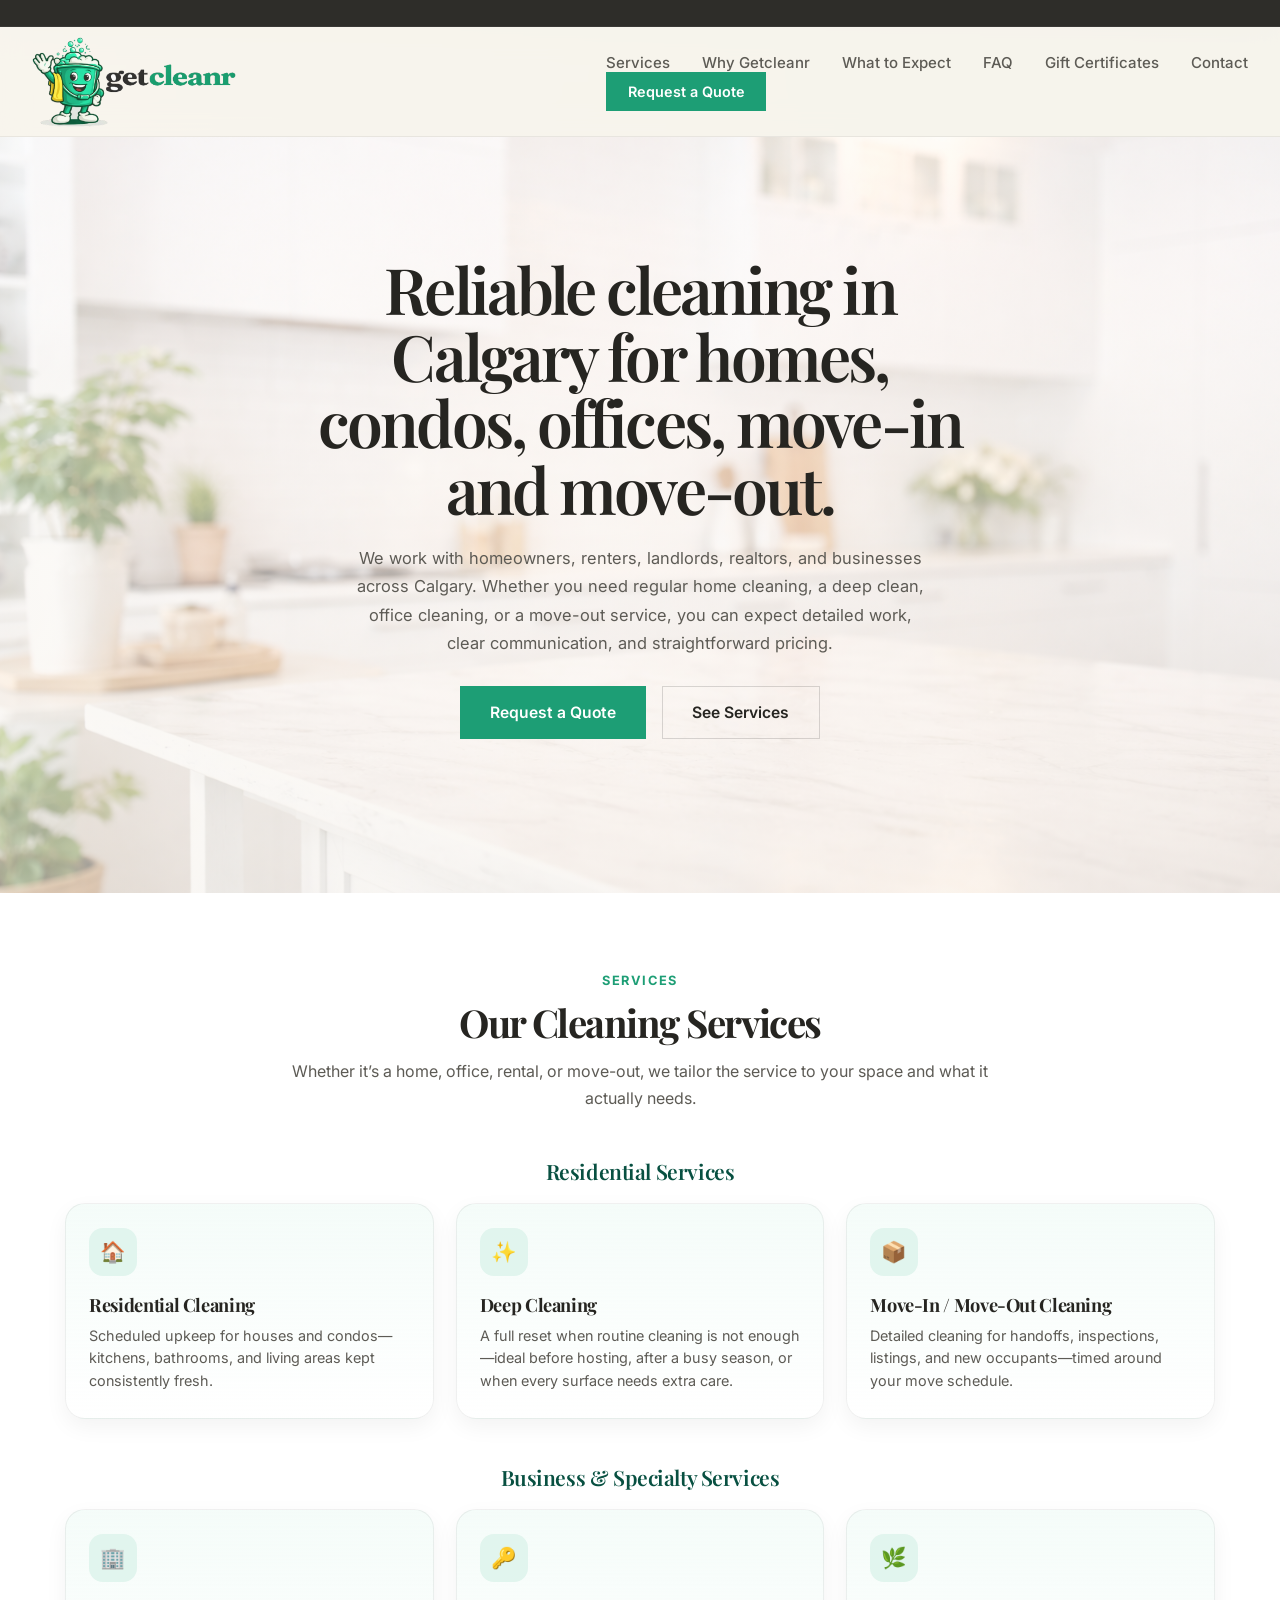
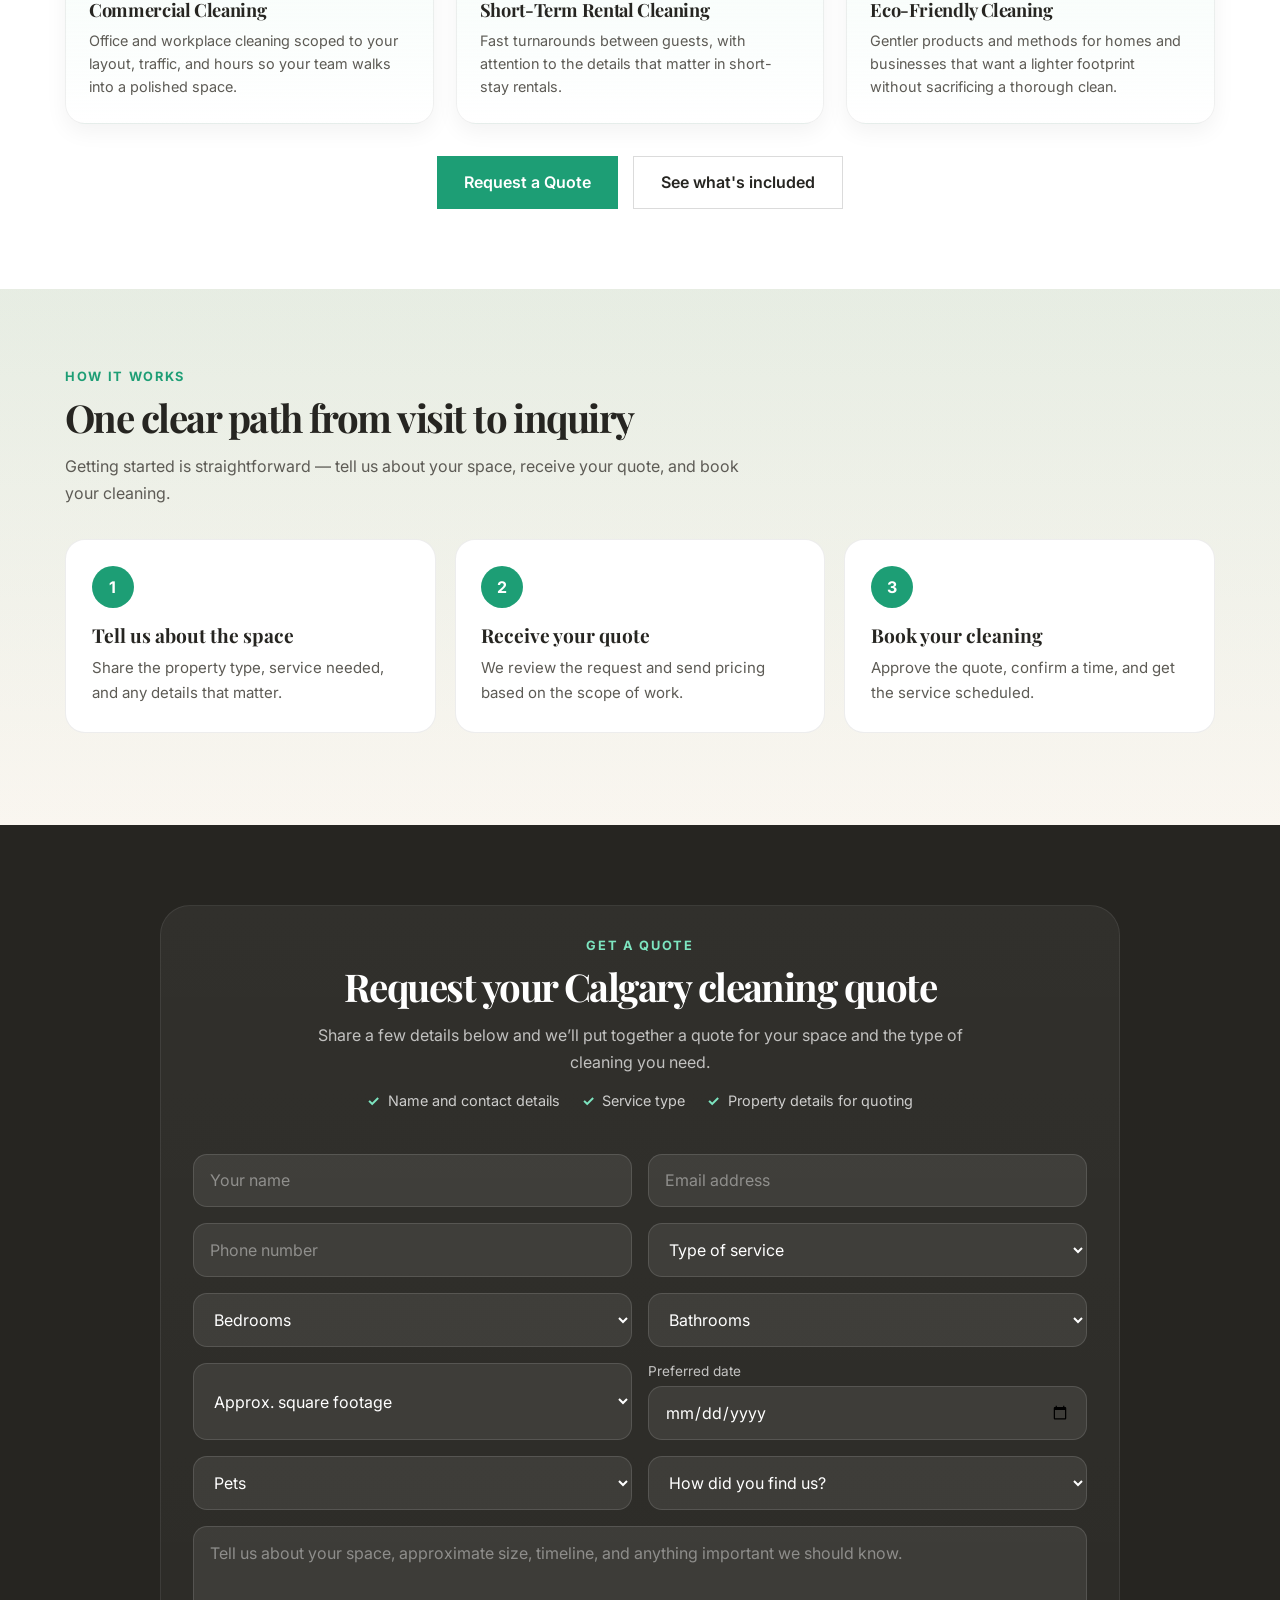
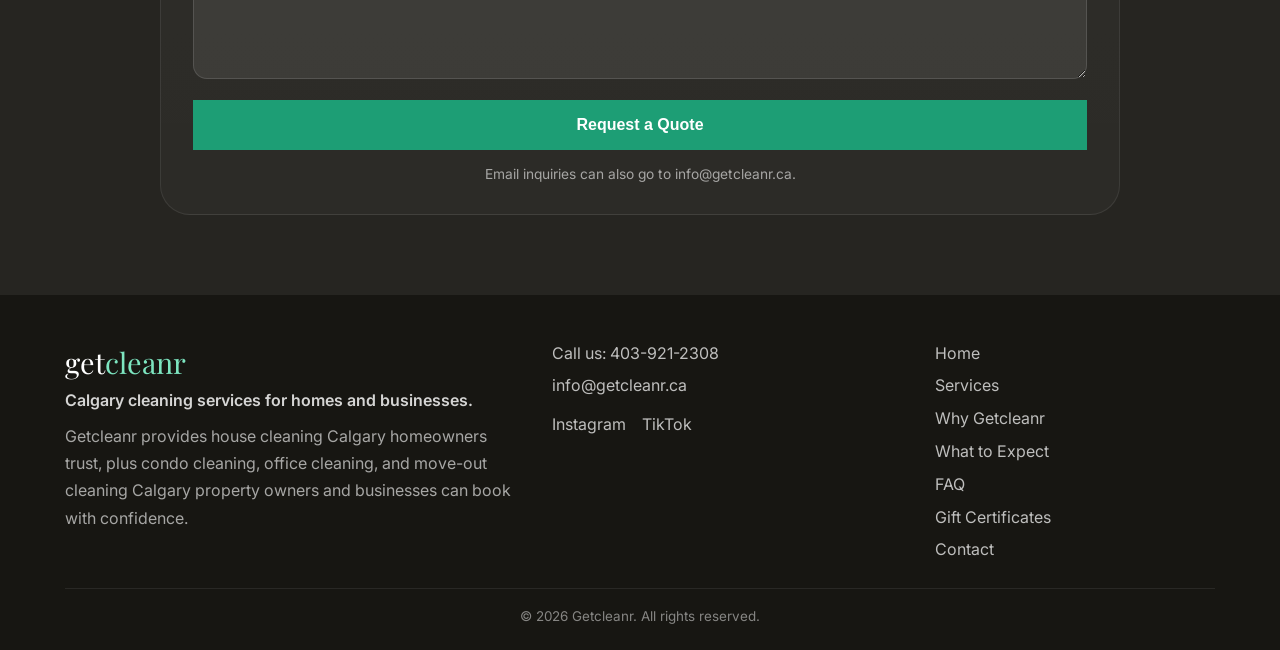
==== commit 743e4ebb: "mobile menu" ====
--- a/index.html
+++ b/index.html
@@ -92,15 +92,17 @@
       <img src="getcleanr-logo-tight.png" alt="Getcleanr logo">
     </a>
   </div>
-  <ul class="nav-links">
-    <li><a href="#services">Services</a></li>
-    <li><a href="why-getcleanr.html">Why Getcleanr</a></li>
-    <li><a href="what-to-expect.html">What to Expect</a></li>
-    <li><a href="faq.html">FAQ</a></li>
-    <li><a href="gift-cards.html">Gift Certificates</a></li>
-    <li><a href="#contact">Contact</a></li>
-  </ul>
-  <a class="nav-cta" href="#contact">Request a Quote</a>
+  <div class="nav-desktop-inner">
+    <ul class="nav-links">
+      <li><a href="#services">Services</a></li>
+      <li><a href="why-getcleanr.html">Why Getcleanr</a></li>
+      <li><a href="what-to-expect.html">What to Expect</a></li>
+      <li><a href="faq.html">FAQ</a></li>
+      <li><a href="gift-cards.html">Gift Certificates</a></li>
+      <li><a href="#contact">Contact</a></li>
+    </ul>
+    <a class="nav-cta" href="#contact">Request a Quote</a>
+  </div>
 </nav>
 
 <section class="hero">
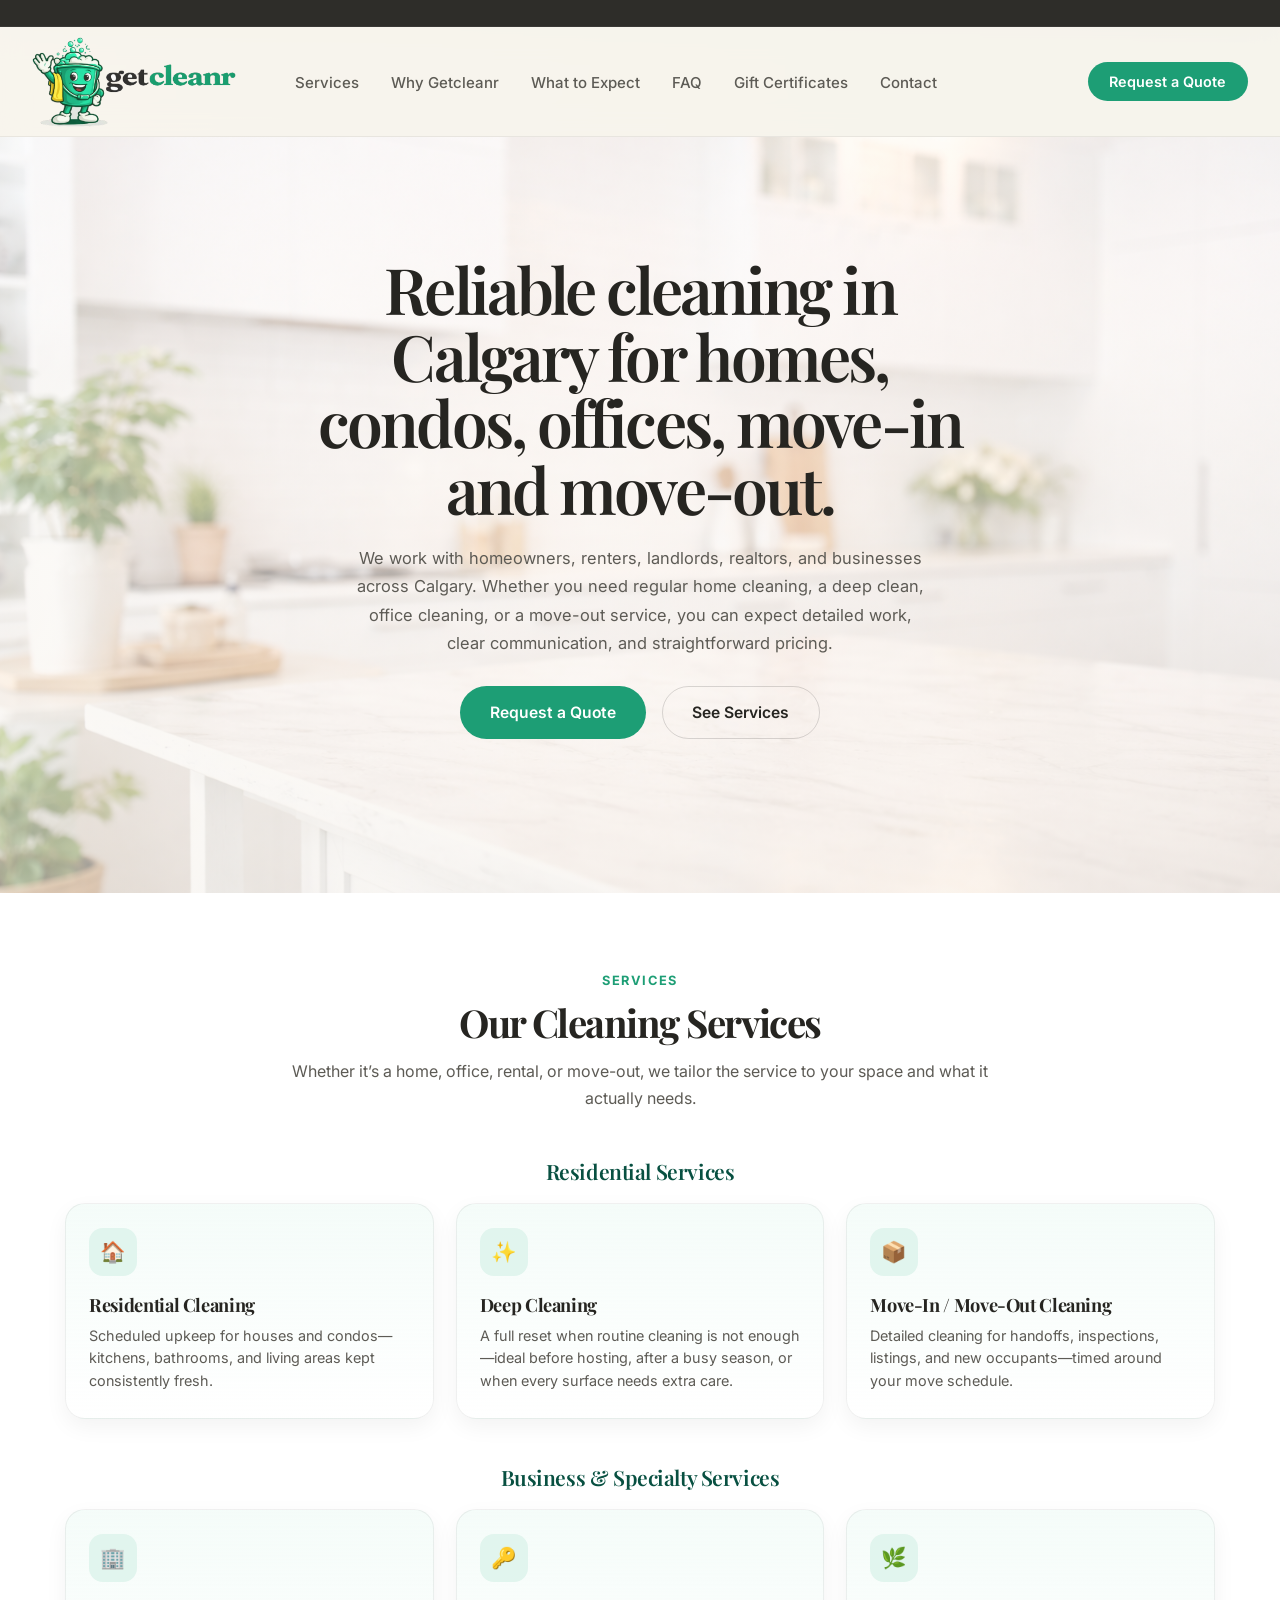
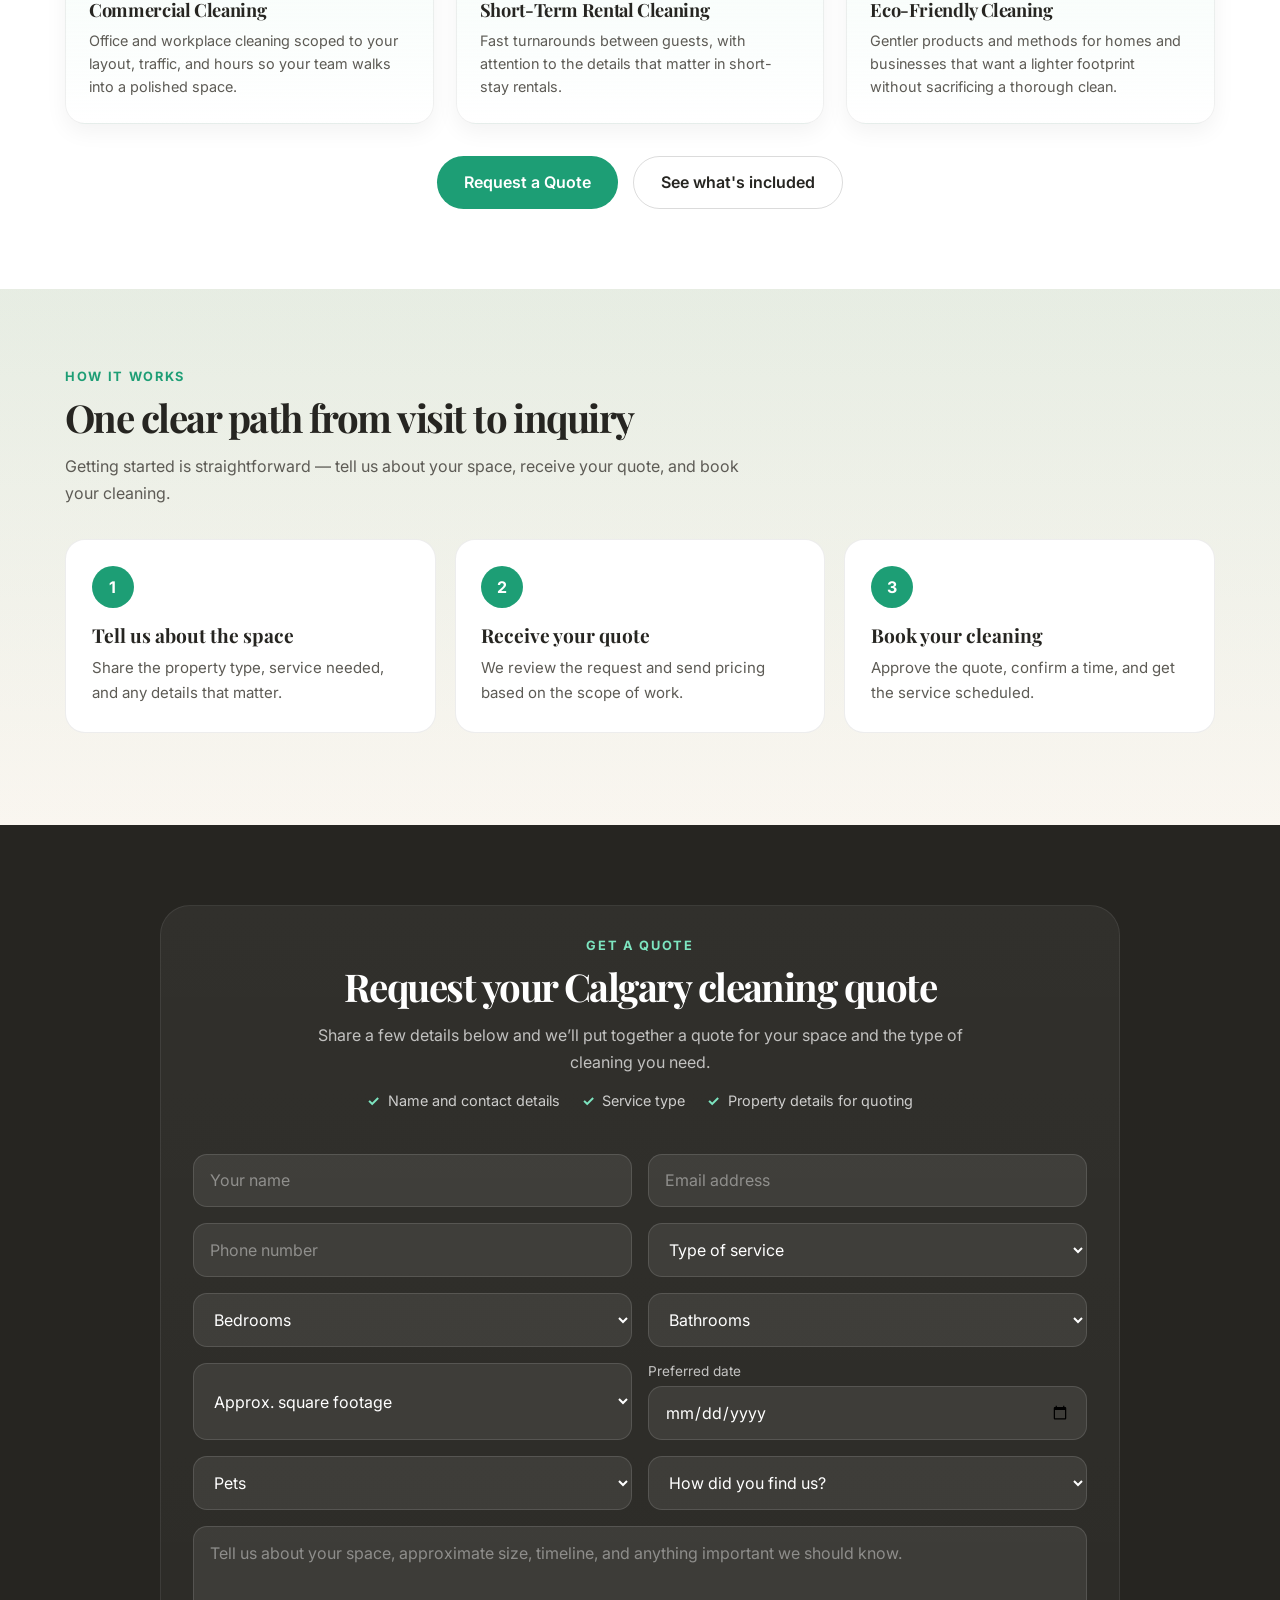
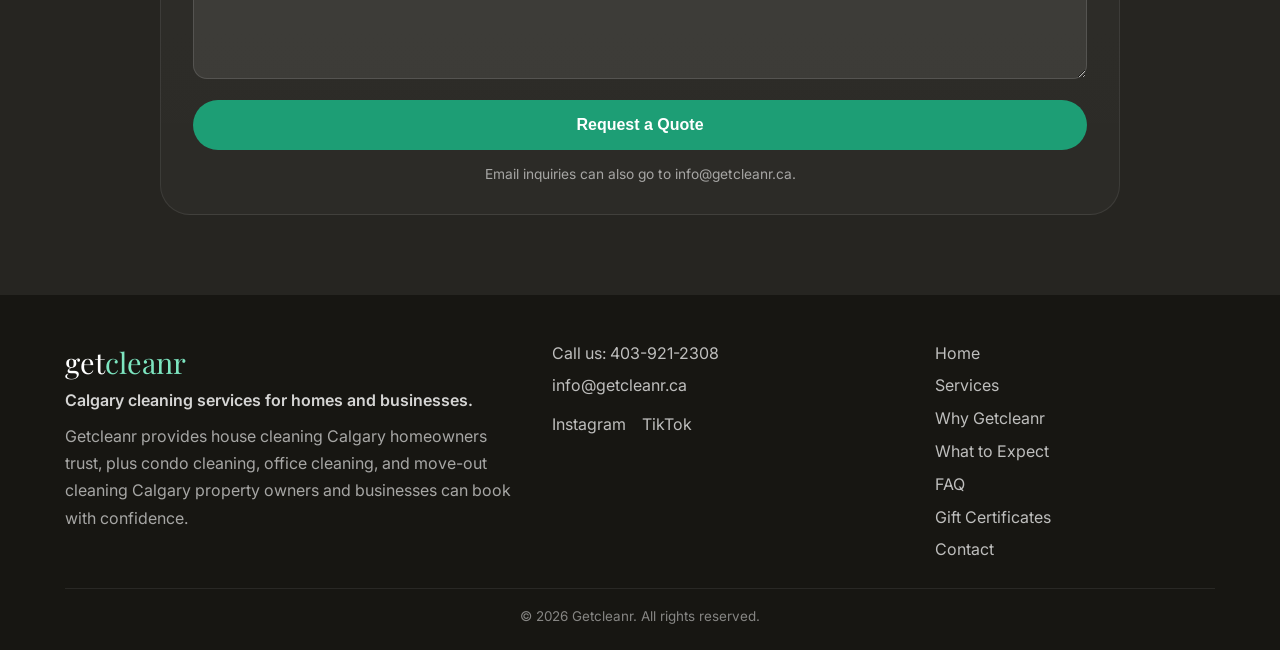
==== commit dc768b9b: "css update" ====
--- a/index.html
+++ b/index.html
@@ -103,6 +103,11 @@
     </ul>
     <a class="nav-cta" href="#contact">Request a Quote</a>
   </div>
+  <button type="button" class="nav-toggle" aria-expanded="false" aria-controls="site-nav-mobile" aria-label="Open menu">
+    <span class="nav-toggle__bar" aria-hidden="true"></span>
+    <span class="nav-toggle__bar" aria-hidden="true"></span>
+    <span class="nav-toggle__bar" aria-hidden="true"></span>
+  </button>
 </nav>
 
 <section class="hero">
--- a/site.css
+++ b/site.css
@@ -75,6 +75,7 @@
     display: flex;
     list-style: none;
     gap: 2rem;
+    margin: 0 auto;
   }
 
   .nav-links a {
@@ -87,11 +88,12 @@
 
   .nav-links a:hover { color: var(--teal); }
 
-<<<<<<< HEAD
   .nav-desktop-inner {
     display: flex;
     align-items: center;
     gap: 2rem;
+    flex: 1;
+    min-width: 0;
   }
 
   .nav-toggle {
@@ -213,8 +215,6 @@
     overflow: hidden;
   }
 
-=======
->>>>>>> parent of a4d463b (mobile hamburger menu)
   .nav-cta,
   .btn-primary,
   .btn-secondary,
@@ -238,6 +238,7 @@
     padding: 0.7rem 1.35rem;
     font-size: 0.9rem;
     font-weight: 600;
+    margin-left: auto;
   }
 
   .nav-cta:hover,
@@ -1215,7 +1216,6 @@
 
     nav { padding: 0.5rem 1.2rem; }
     .logo img { height: 52px; }
-<<<<<<< HEAD
     .nav-desktop-inner { display: none !important; }
     .nav-toggle {
       display: inline-flex !important;
@@ -1236,9 +1236,6 @@
       opacity: 1;
       visibility: visible;
     }
-=======
-    .nav-links { display: none; }
->>>>>>> parent of a4d463b (mobile hamburger menu)
     .hero { padding-top: 3rem; min-height: auto; }
 
     .panel-grid,
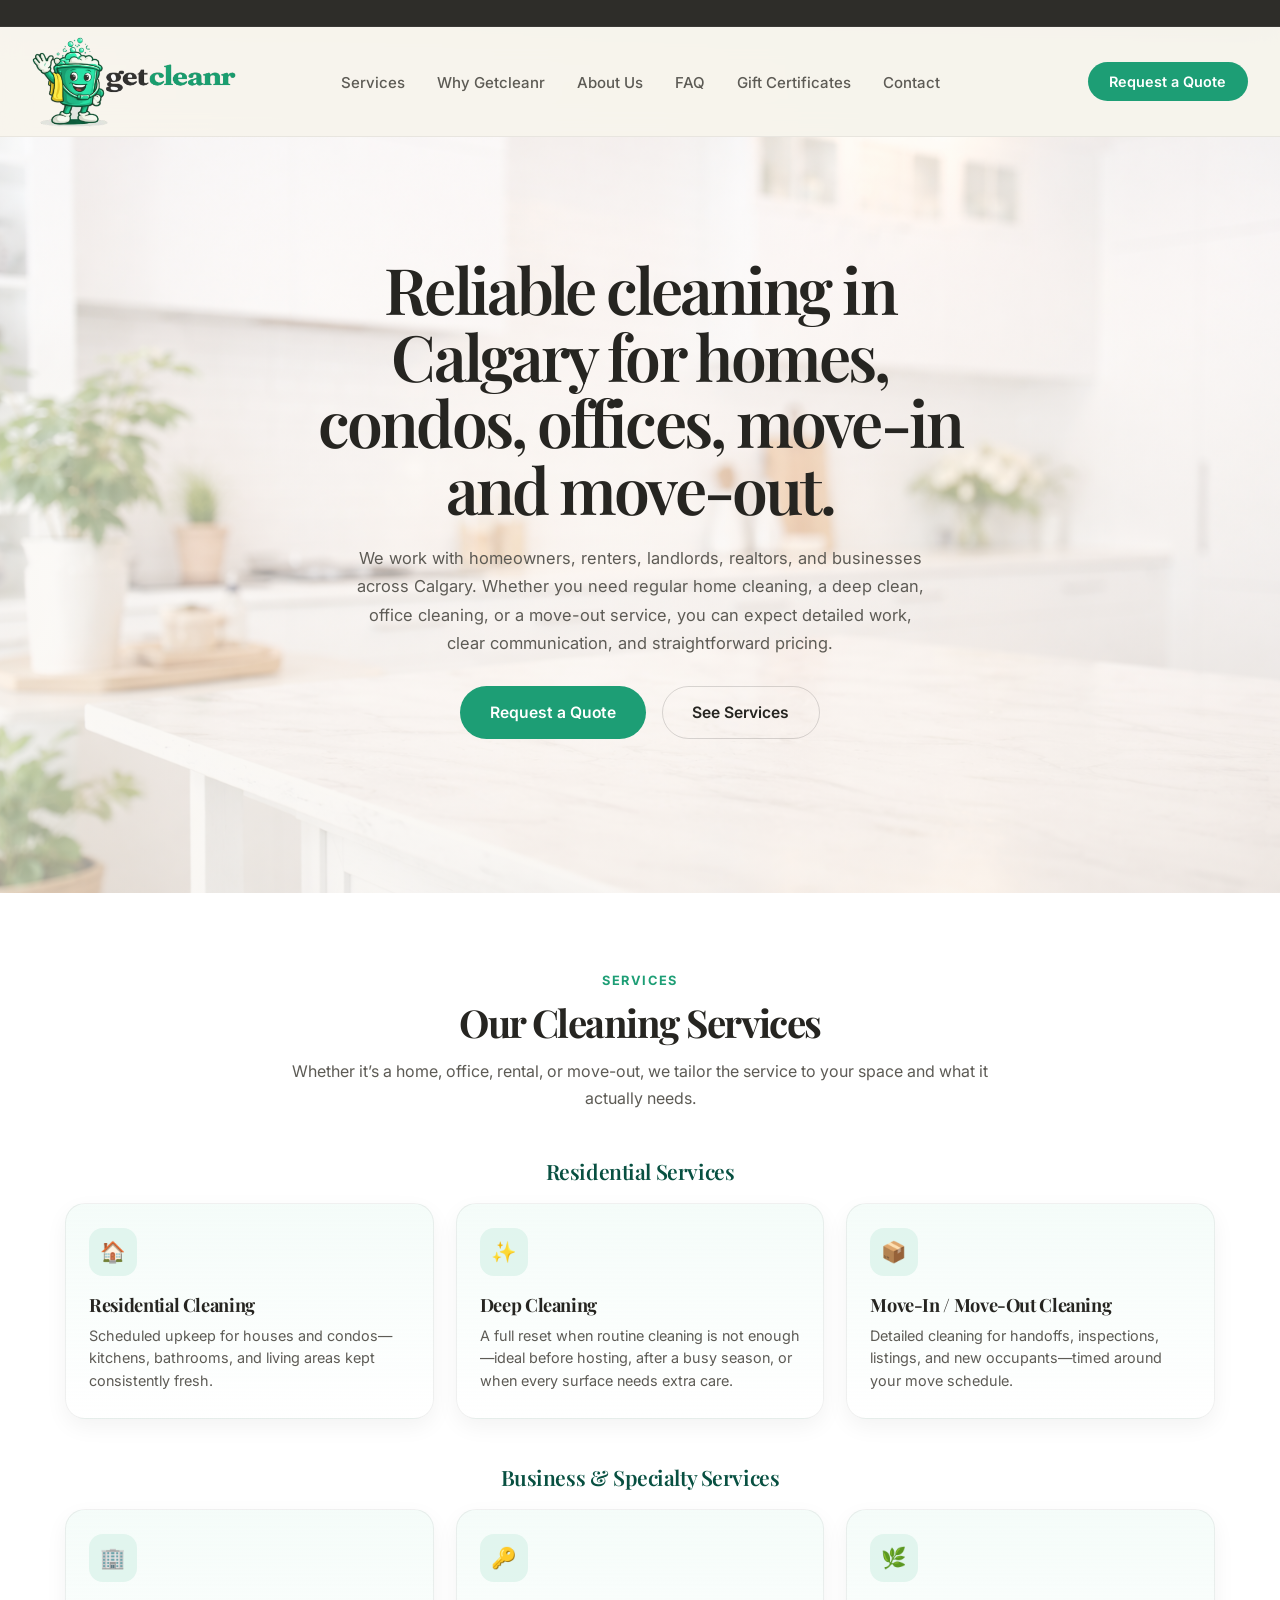
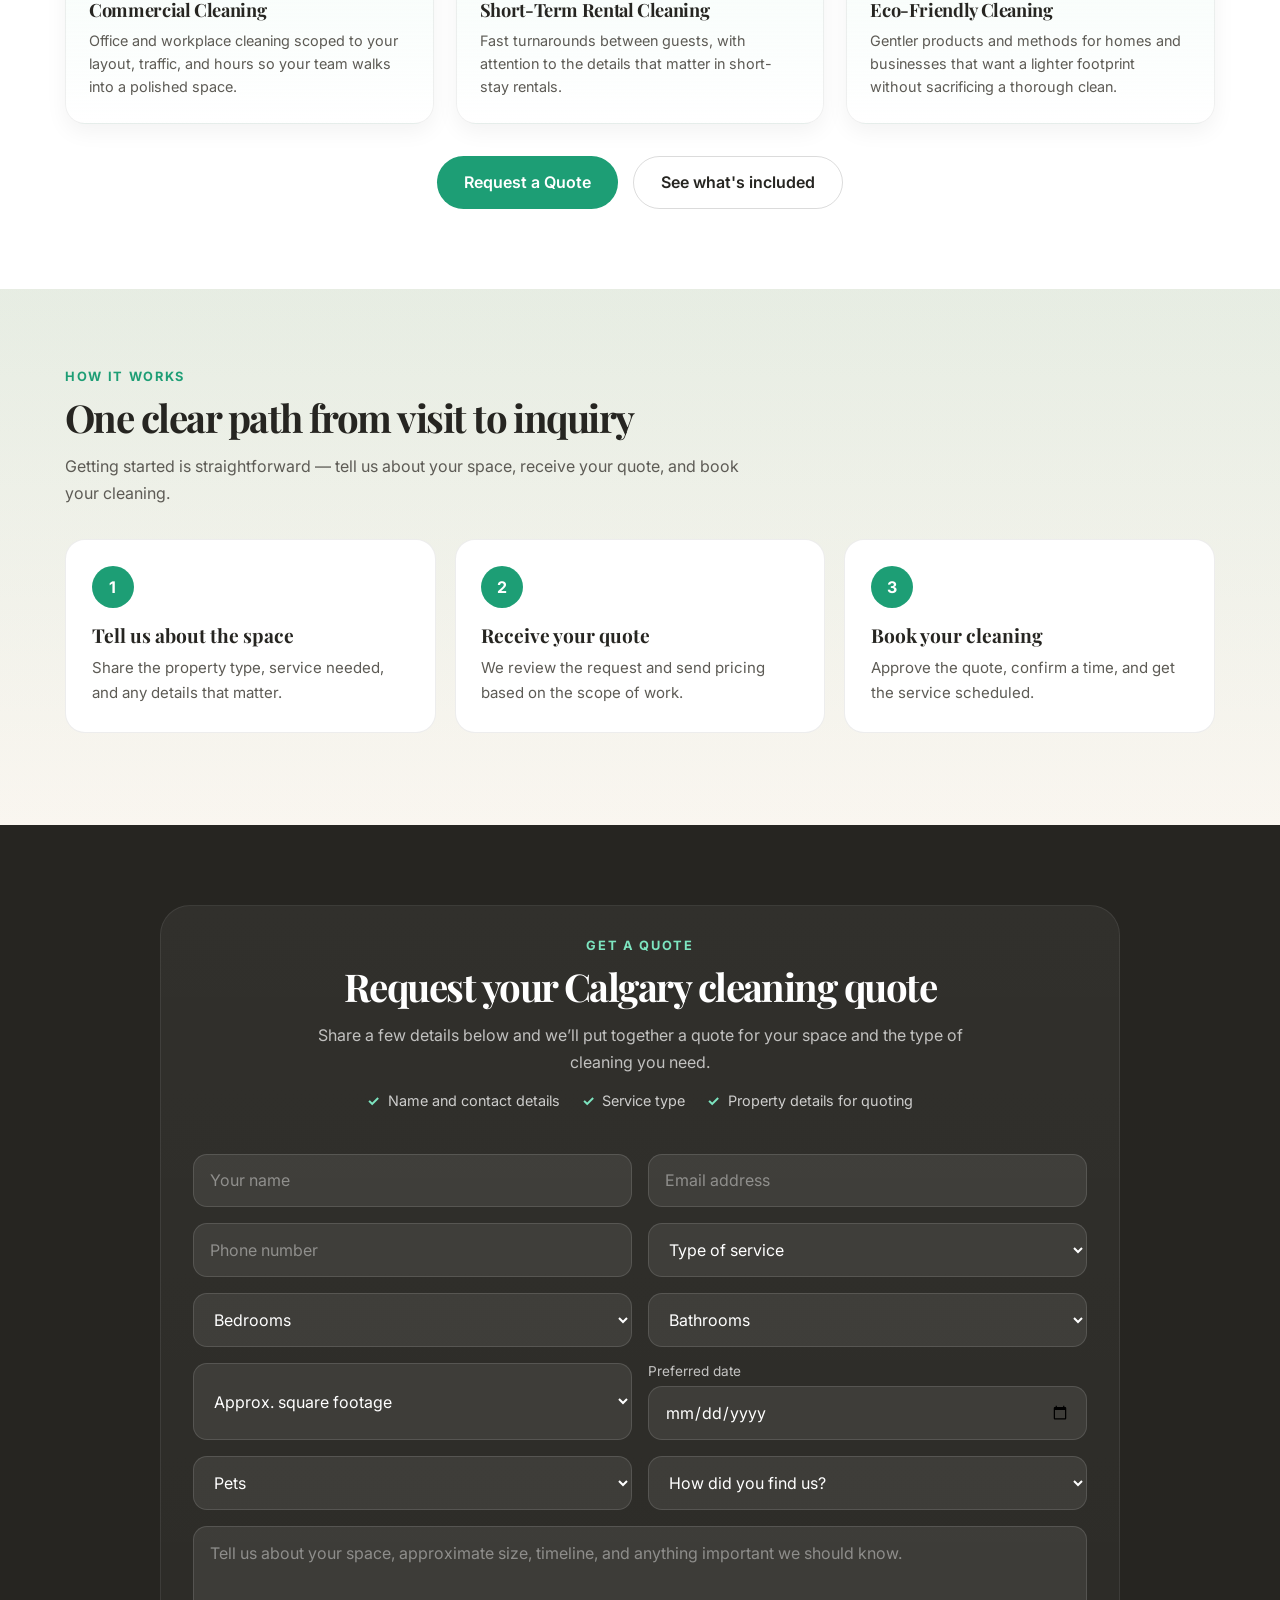
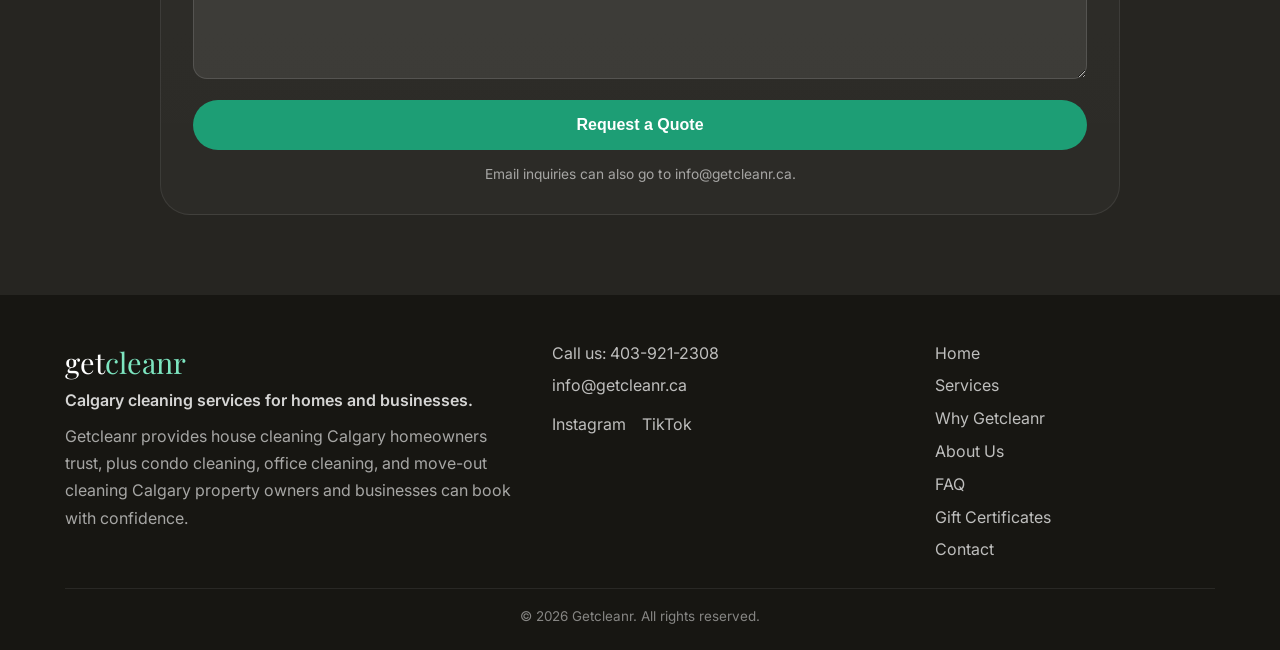
==== commit 91dbc574: "about us change" ====
--- a/index.html
+++ b/index.html
@@ -96,7 +96,7 @@
     <ul class="nav-links">
       <li><a href="#services">Services</a></li>
       <li><a href="why-getcleanr.html">Why Getcleanr</a></li>
-      <li><a href="what-to-expect.html">What to Expect</a></li>
+      <li><a href="what-to-expect.html">About Us</a></li>
       <li><a href="faq.html">FAQ</a></li>
       <li><a href="gift-cards.html">Gift Certificates</a></li>
       <li><a href="#contact">Contact</a></li>
@@ -108,6 +108,20 @@
     <span class="nav-toggle__bar" aria-hidden="true"></span>
     <span class="nav-toggle__bar" aria-hidden="true"></span>
   </button>
+  <div class="nav-mobile" id="site-nav-mobile" hidden>
+    <div class="nav-mobile__backdrop" tabindex="-1"></div>
+    <div class="nav-mobile__panel" aria-label="Main menu">
+      <ul class="nav-mobile__list">
+        <li><a href="#services">Services</a></li>
+        <li><a href="why-getcleanr.html">Why Getcleanr</a></li>
+        <li><a href="what-to-expect.html">About Us</a></li>
+        <li><a href="faq.html">FAQ</a></li>
+        <li><a href="gift-cards.html">Gift Certificates</a></li>
+        <li><a href="#contact">Contact</a></li>
+      </ul>
+      <a class="nav-mobile__cta" href="#contact">Request a Quote</a>
+    </div>
+  </div>
 </nav>
 
 <section class="hero">
@@ -322,7 +336,7 @@
       <a href="index.html">Home</a>
       <a href="index.html#services">Services</a>
       <a href="why-getcleanr.html">Why Getcleanr</a>
-      <a href="what-to-expect.html">What to Expect</a>
+      <a href="what-to-expect.html">About Us</a>
       <a href="faq.html">FAQ</a>
       <a href="gift-cards.html">Gift Certificates</a>
       <a href="index.html#contact">Contact</a>
@@ -542,6 +556,7 @@
   restartPass();
 })();
 </script>
+<script src="mobile-nav.js" defer></script>
 </body>
 </html>
 
--- a/site.css
+++ b/site.css
@@ -54,9 +54,9 @@
     position: sticky;
     top: 0;
     z-index: 100;
-    display: flex;
+    display: grid;
+    grid-template-columns: 220px 1fr 220px;
     align-items: center;
-    justify-content: space-between;
     padding: 0.6rem 2rem;
     background: rgba(248, 244, 237, 0.90);
     backdrop-filter: blur(14px);
@@ -71,11 +71,17 @@
 
   .logo img { height: 90px; }
 
+  .logo {
+    justify-self: start;
+  }
+
   .nav-links {
     display: flex;
     list-style: none;
     gap: 2rem;
-    margin: 0 auto;
+    justify-content: center;
+    grid-column: 2;
+    margin: 0;
   }
 
   .nav-links a {
@@ -89,11 +95,7 @@
   .nav-links a:hover { color: var(--teal); }
 
   .nav-desktop-inner {
-    display: flex;
-    align-items: center;
-    gap: 2rem;
-    flex: 1;
-    min-width: 0;
+    display: contents;
   }
 
   .nav-toggle {
@@ -139,7 +141,7 @@
   .nav-mobile__backdrop {
     position: absolute;
     inset: 0;
-    z-index: 9998;
+    z-index: 0;
     background: rgba(38, 37, 33, 0.5);
     backdrop-filter: blur(2px);
   }
@@ -149,7 +151,7 @@
     top: 0;
     right: 0;
     bottom: 0;
-    z-index: 10000;
+    z-index: 1;
     width: min(20rem, 88vw);
     padding: 1.35rem 1.25rem 1.5rem;
     background: linear-gradient(180deg, #FBF8F3 0%, var(--cream) 55%, #F7F1E7 100%);
@@ -238,7 +240,10 @@
     padding: 0.7rem 1.35rem;
     font-size: 0.9rem;
     font-weight: 600;
-    margin-left: auto;
+    position: static;
+    margin-left: 0;
+    grid-column: 3;
+    justify-self: end;
   }
 
   .nav-cta:hover,
@@ -1214,7 +1219,11 @@
       padding-right: 1.4rem;
     }
 
-    nav { padding: 0.5rem 1.2rem; }
+    nav {
+      padding: 0.5rem 1.2rem;
+      backdrop-filter: none;
+      -webkit-backdrop-filter: none;
+    }
     .logo img { height: 52px; }
     .nav-desktop-inner { display: none !important; }
     .nav-toggle {
@@ -1225,7 +1234,7 @@
       display: block;
       position: fixed;
       inset: 0;
-      z-index: 9999;
+      z-index: 30000;
       pointer-events: none;
       opacity: 0;
       visibility: hidden;
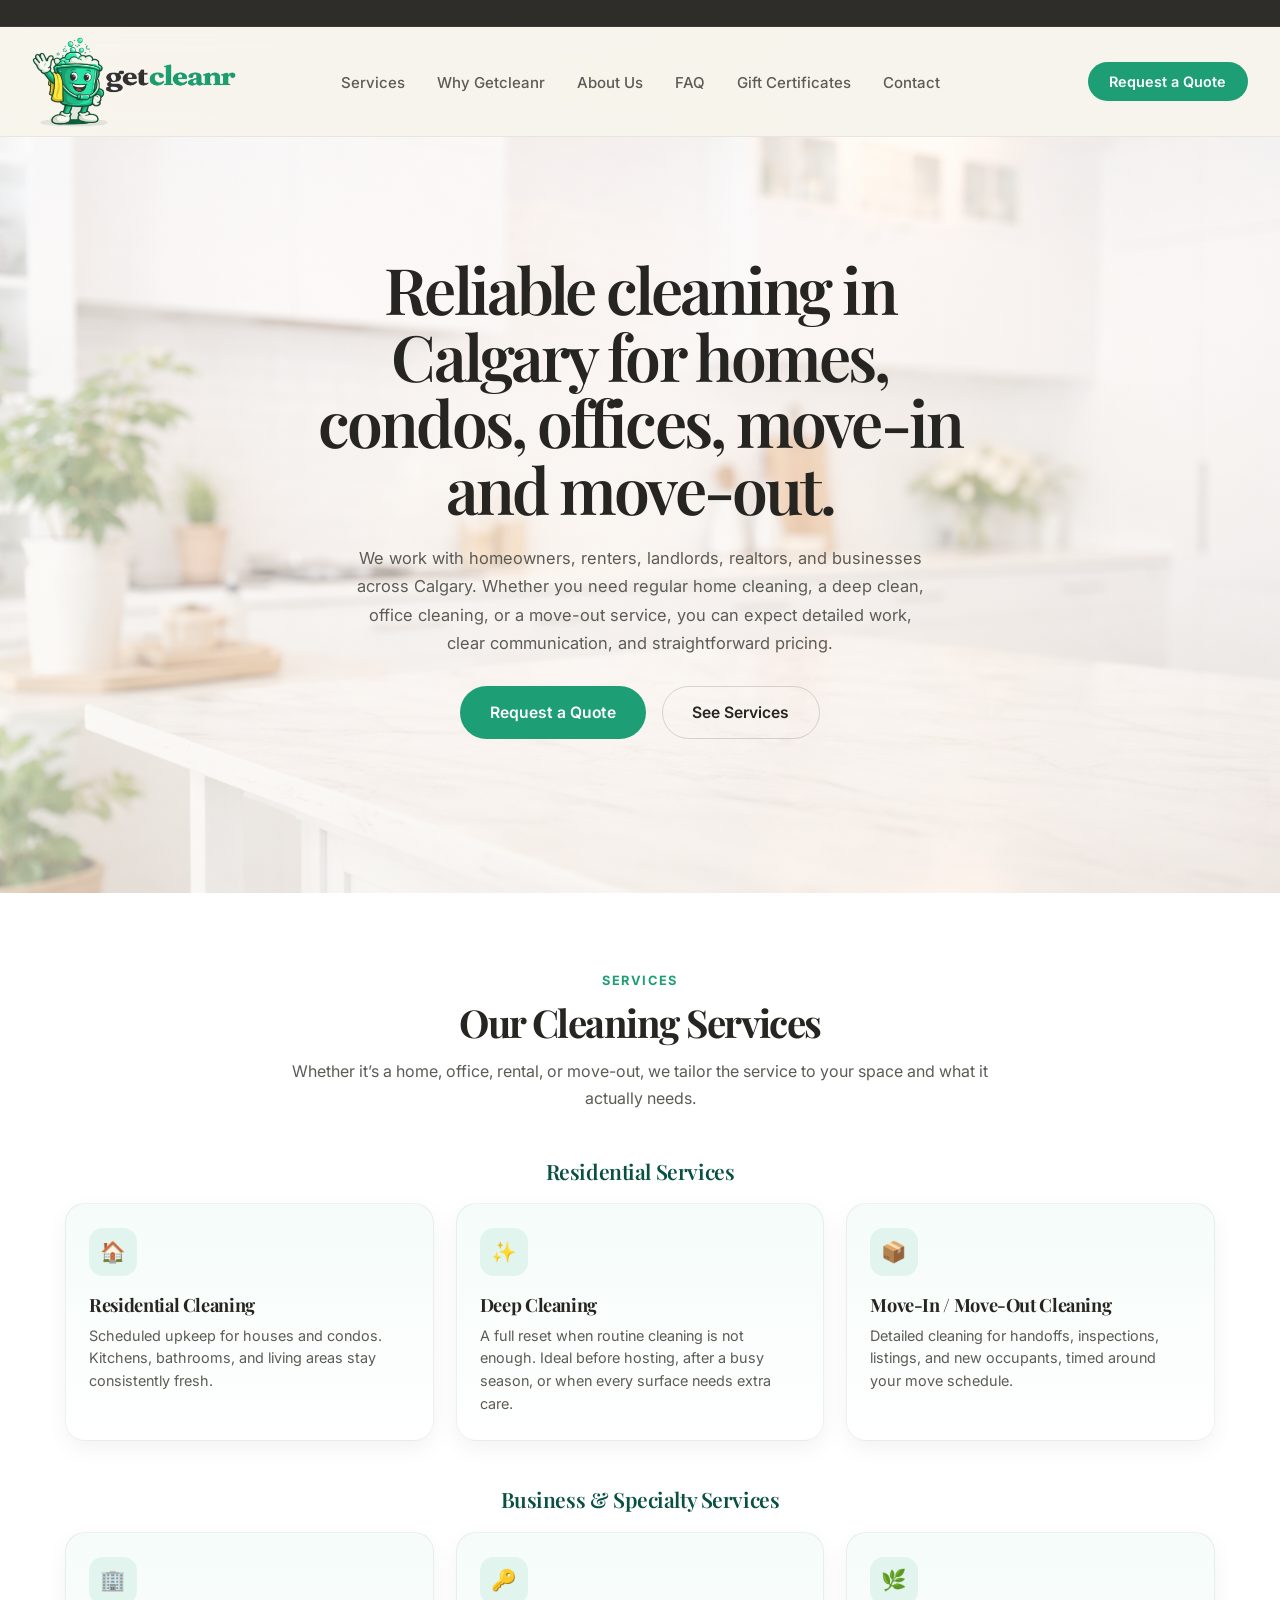
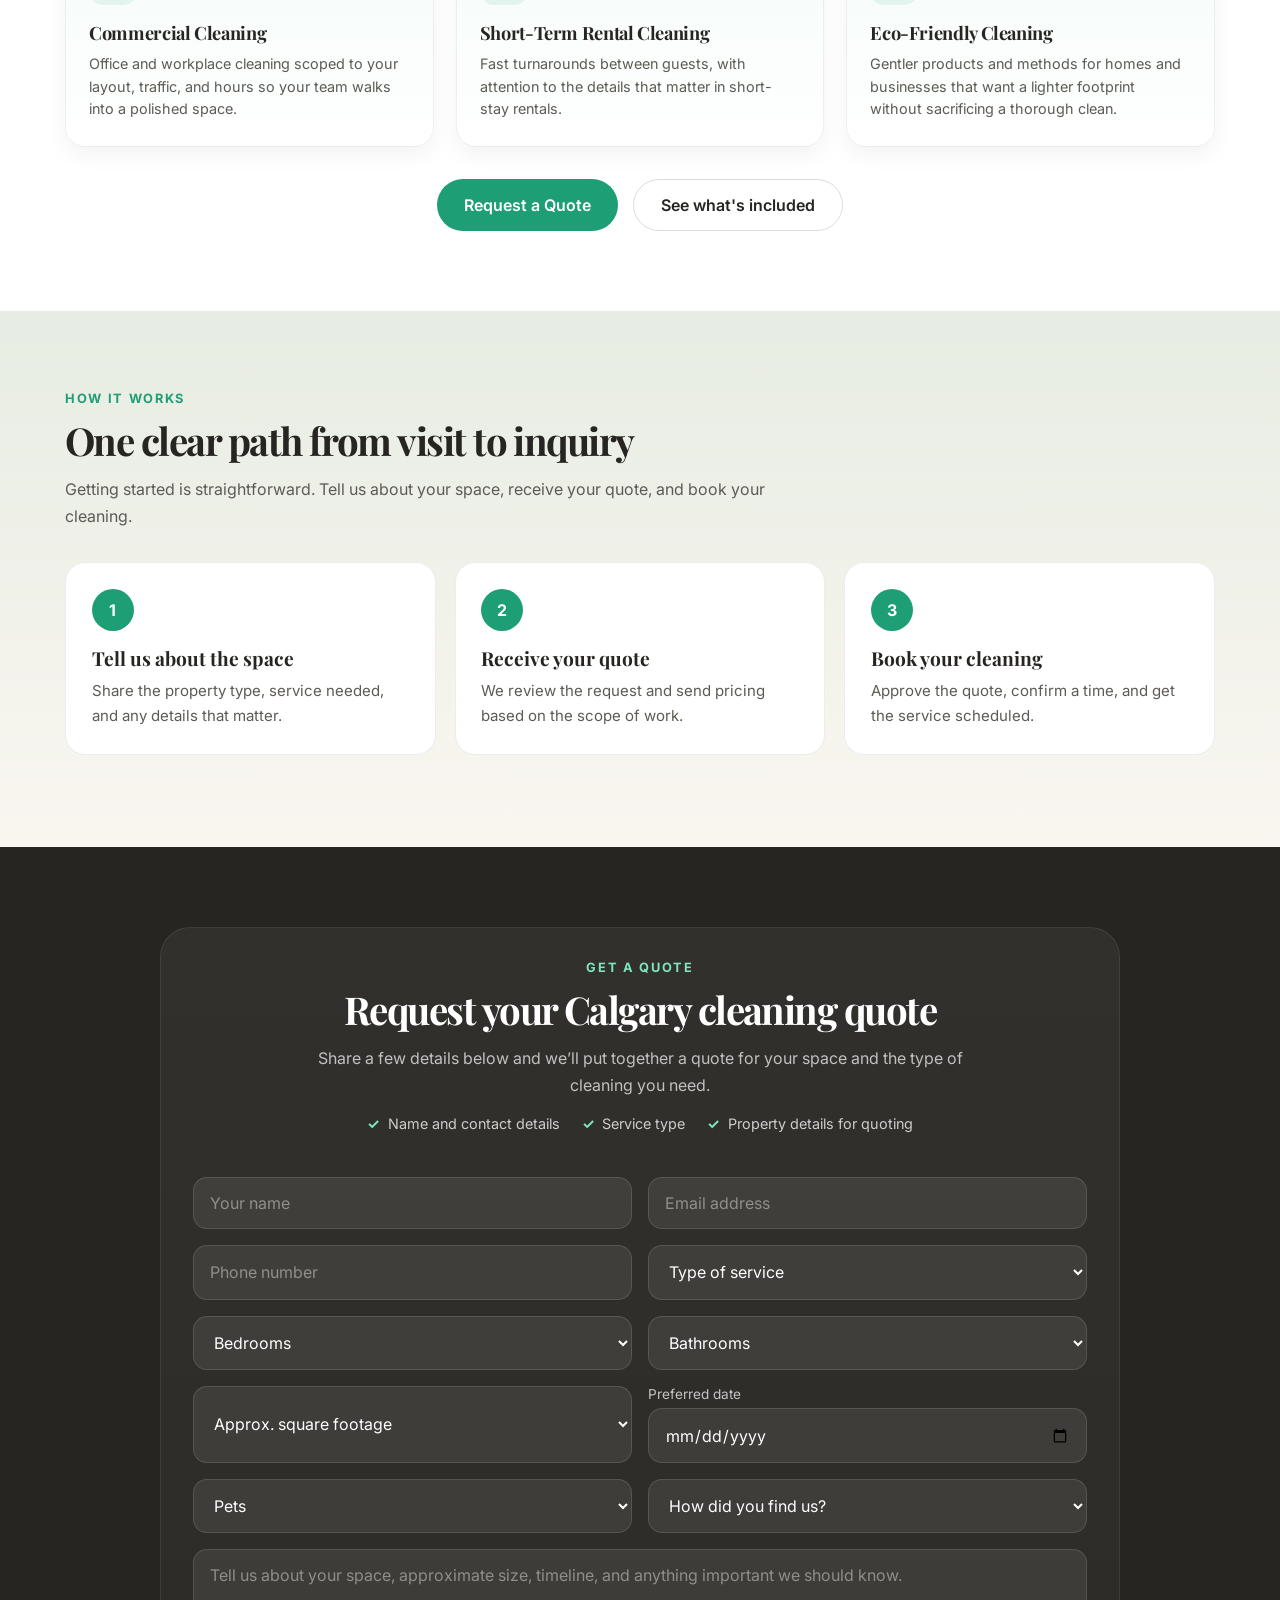
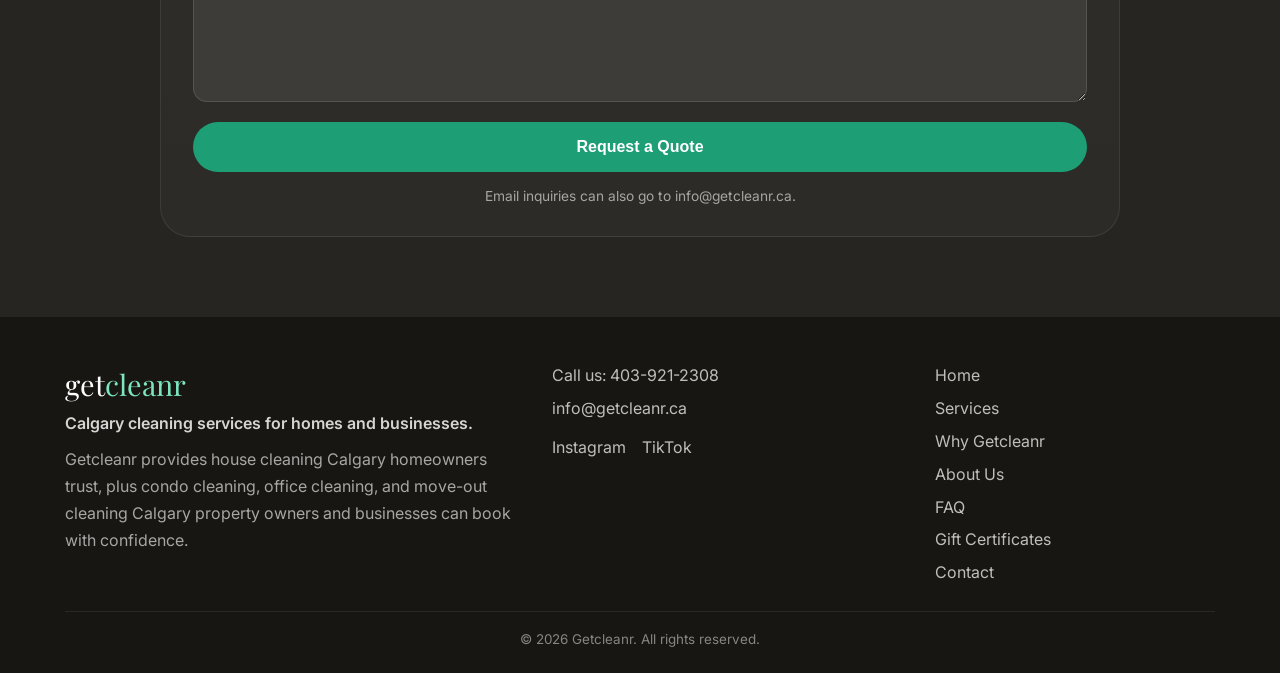
==== commit 1558fac1: "removing em dashes" ====
--- a/index.html
+++ b/index.html
@@ -150,17 +150,17 @@
           <article class="service-offering">
             <div class="service-offering-icon" aria-hidden="true">🏠</div>
             <h4>Residential Cleaning</h4>
-            <p>Scheduled upkeep for houses and condos—kitchens, bathrooms, and living areas kept consistently fresh.</p>
+            <p>Scheduled upkeep for houses and condos. Kitchens, bathrooms, and living areas stay consistently fresh.</p>
           </article>
           <article class="service-offering">
             <div class="service-offering-icon" aria-hidden="true">✨</div>
             <h4>Deep Cleaning</h4>
-            <p>A full reset when routine cleaning is not enough—ideal before hosting, after a busy season, or when every surface needs extra care.</p>
+            <p>A full reset when routine cleaning is not enough. Ideal before hosting, after a busy season, or when every surface needs extra care.</p>
           </article>
           <article class="service-offering">
             <div class="service-offering-icon" aria-hidden="true">📦</div>
             <h4>Move-In / Move-Out Cleaning</h4>
-            <p>Detailed cleaning for handoffs, inspections, listings, and new occupants—timed around your move schedule.</p>
+            <p>Detailed cleaning for handoffs, inspections, listings, and new occupants, timed around your move schedule.</p>
           </article>
         </div>
       </div>
@@ -197,7 +197,7 @@
   <div class="section-wrap">
     <div class="section-tag">How it works</div>
     <h2>One clear path from visit to inquiry</h2>
-    <p class="section-sub">Getting started is straightforward — tell us about your space, receive your quote, and book your cleaning.</p>
+    <p class="section-sub">Getting started is straightforward. Tell us about your space, receive your quote, and book your cleaning.</p>
     <div class="steps-grid">
       <div class="step-card">
         <div class="step-num">1</div>
@@ -520,7 +520,7 @@
 
   var messages = [
     'Serving Calgary, Alberta including downtown, NW, NE, SW, SE, and surrounding areas.',
-    'Save 10% on your first deep clean — limited time offer.'
+    'Save 10% on your first deep clean. Limited time offer.'
   ];
   var i = 0;
   var pxPerSec = 34;
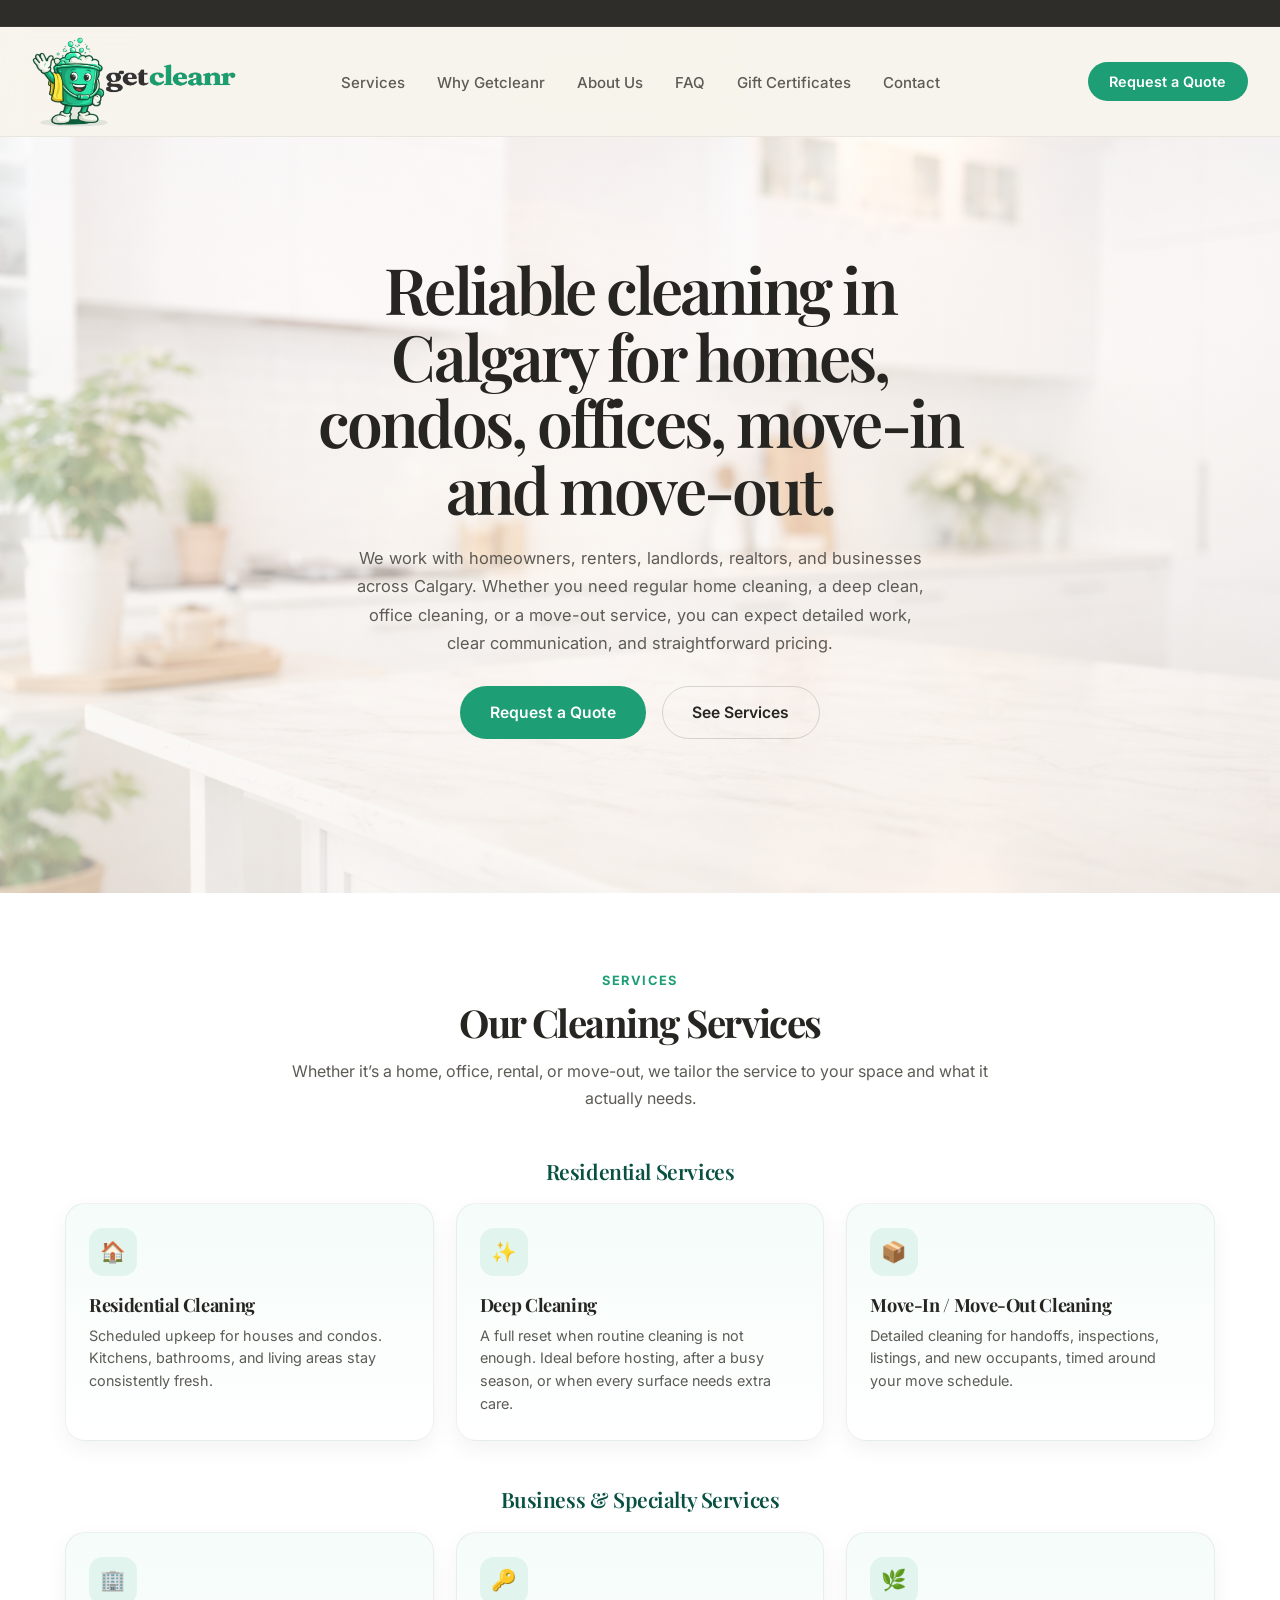
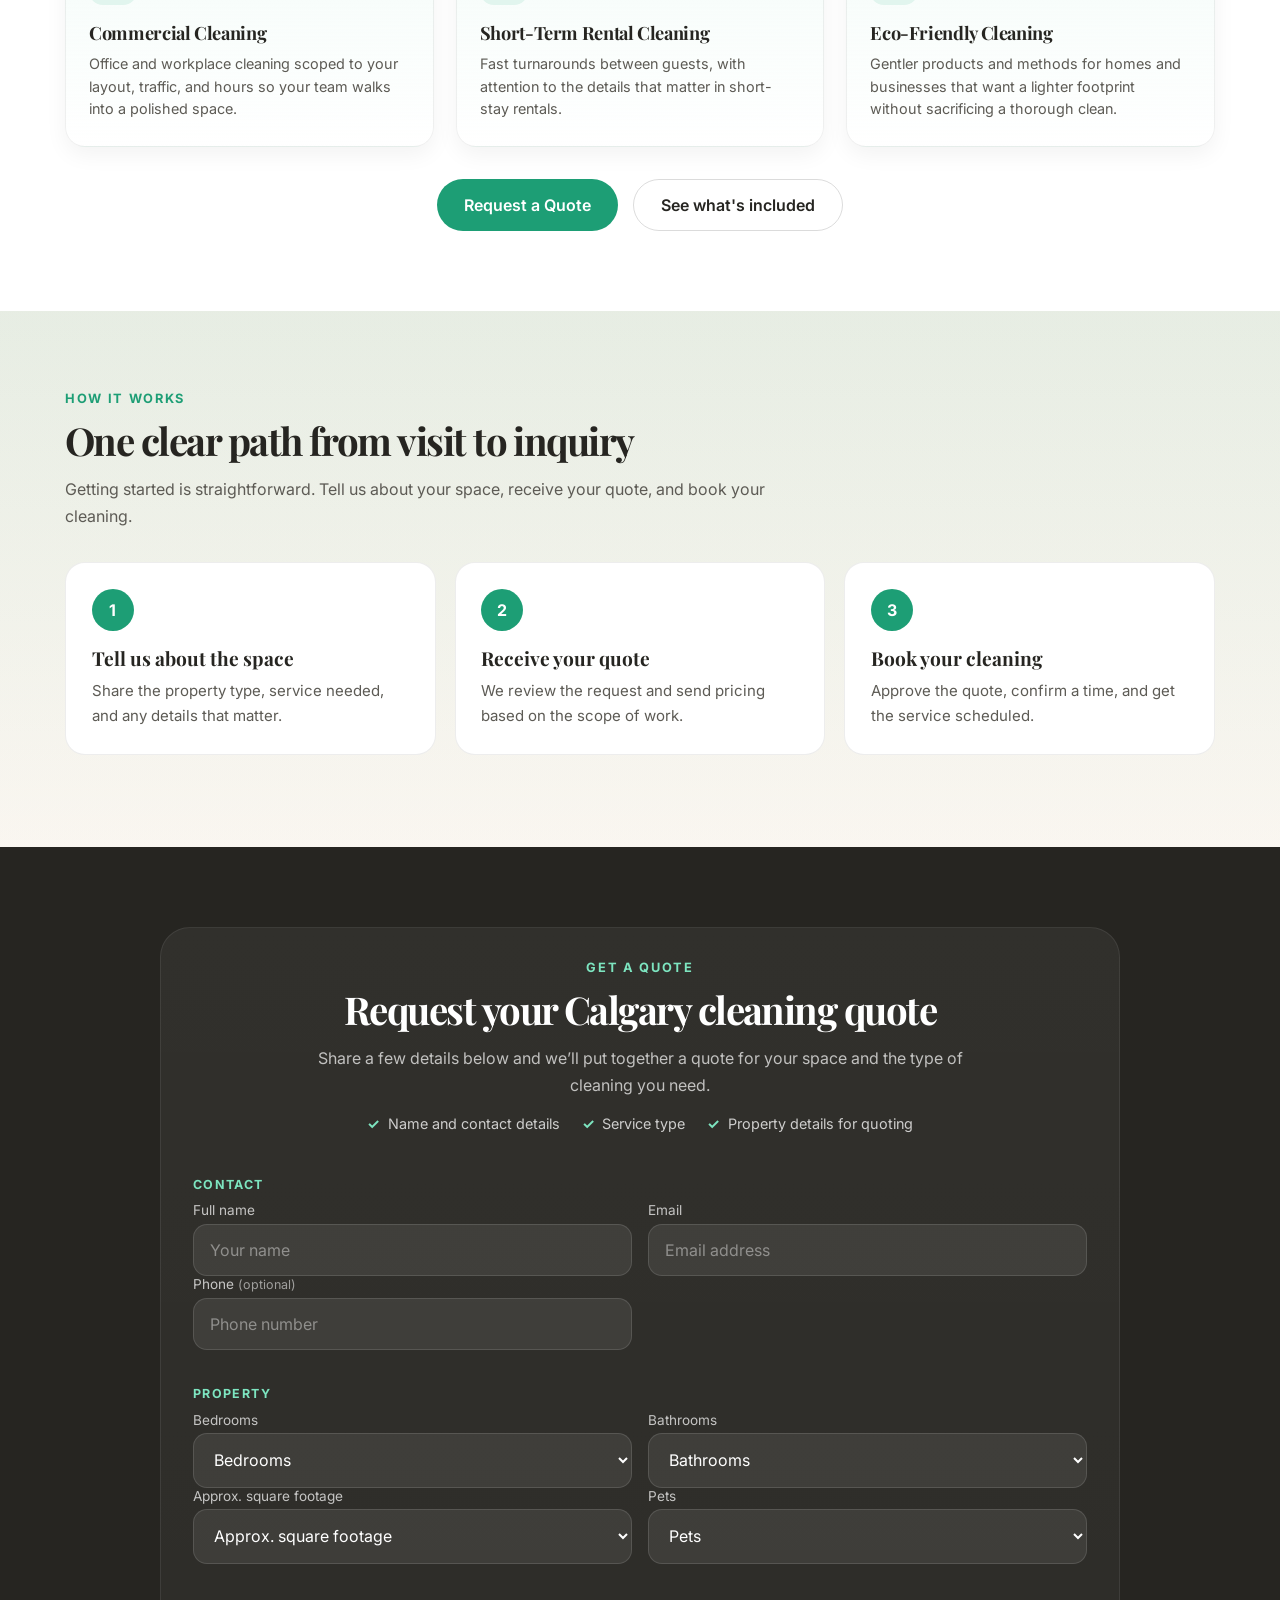
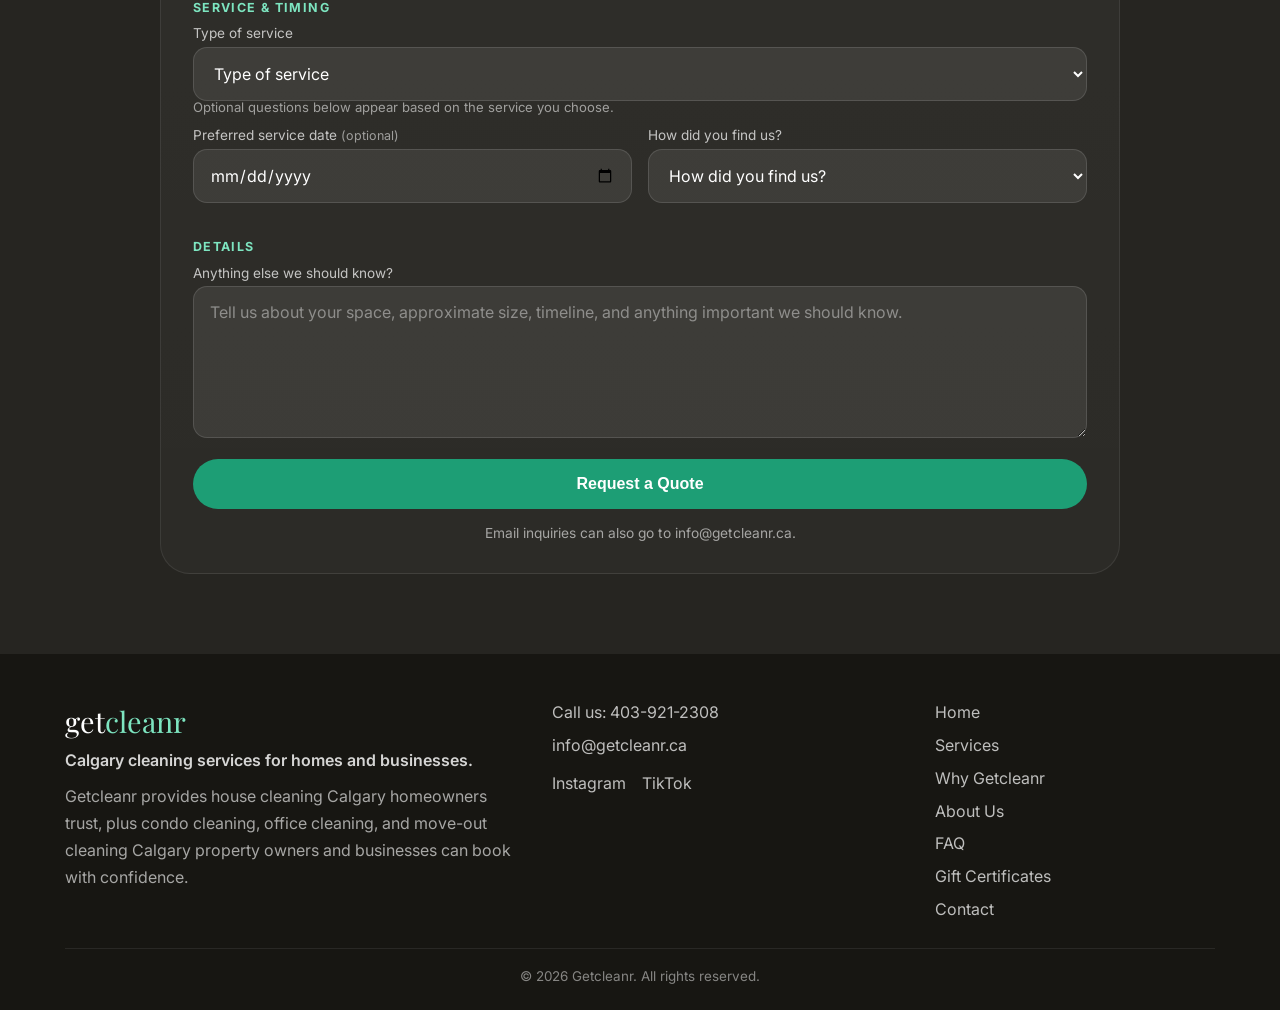
==== commit e2b02296: "upgrades" ====
--- a/index.html
+++ b/index.html
@@ -5,7 +5,8 @@
 <meta name="viewport" content="width=device-width, initial-scale=1.0">
 <title>Calgary Cleaning Services | Homes, Condos, Offices, Move-In & Move-Out Cleaning | Getcleanr</title>
 <meta name="description" content="Reliable Calgary cleaning services for homes, condos, offices, and move-outs. Get a fast quote from Getcleanr for recurring, deep, and commercial cleaning.">
-<meta property="og:image" content="https://bzherk.github.io/GetCleanr-v2/preview.jpg?v=1">
+<meta property="og:url" content="https://getcleanr.ca/">
+<meta property="og:image" content="https://getcleanr.ca/preview.jpg?v=1">
 
 <link rel="apple-touch-icon" sizes="180x180" href="/apple-touch-icon.png">
 <link rel="icon" type="image/png" sizes="32x32" href="/favicon-32x32.png">
@@ -86,7 +87,7 @@
   </div>
 </div>
 
-<nav>
+<nav aria-label="Primary navigation">
   <div class="logo">
     <a href="index.html">
       <img src="getcleanr-logo-tight.png" alt="Getcleanr logo">
@@ -96,7 +97,7 @@
     <ul class="nav-links">
       <li><a href="#services">Services</a></li>
       <li><a href="why-getcleanr.html">Why Getcleanr</a></li>
-      <li><a href="what-to-expect.html">About Us</a></li>
+      <li><a href="about-us.html">About Us</a></li>
       <li><a href="faq.html">FAQ</a></li>
       <li><a href="gift-cards.html">Gift Certificates</a></li>
       <li><a href="#contact">Contact</a></li>
@@ -114,7 +115,7 @@
       <ul class="nav-mobile__list">
         <li><a href="#services">Services</a></li>
         <li><a href="why-getcleanr.html">Why Getcleanr</a></li>
-        <li><a href="what-to-expect.html">About Us</a></li>
+        <li><a href="about-us.html">About Us</a></li>
         <li><a href="faq.html">FAQ</a></li>
         <li><a href="gift-cards.html">Gift Certificates</a></li>
         <li><a href="#contact">Contact</a></li>
@@ -124,6 +125,7 @@
   </div>
 </nav>
 
+<main id="main-content">
 <section class="hero">
   <div class="hero-copy">
     <h1>Reliable cleaning in Calgary for homes, condos, offices, move-in and move-out.</h1>
@@ -186,9 +188,9 @@
       </div>
     </div>
 
-    <div class="inline-cta-wrap" style="justify-content:center; margin-top: 2rem;">
+    <div class="inline-cta-wrap inline-cta-wrap--home-services">
       <a class="inline-cta" href="#contact">Request a Quote</a>
-      <a class="btn-secondary" id="checklist-modal-open" href="what-to-expect.html">See what's included</a>
+      <a class="btn-secondary" id="checklist-modal-open" href="#checklist-modal">See what's included</a>
     </div>
   </div>
 </section>
@@ -231,80 +233,206 @@
       </div>
     </div>
 
-    <form class="contact-form" action="https://api.web3forms.com/submit" method="POST">
+    <form id="quote-form" class="contact-form" action="https://api.web3forms.com/submit" method="POST">
       <input type="hidden" name="access_key" value="82939cad-c95d-423d-b3a6-6d3cef311908">
       <input type="hidden" name="subject" value="New quote request from getcleanr.ca">
       <input type="hidden" name="from_name" value="Getcleanr Website">
-      <input type="checkbox" name="botcheck" style="display:none;">
-
-      <div class="form-row">
-        <input class="form-input" type="text" name="name" placeholder="Your name" required>
-        <input class="form-input" type="email" name="email" placeholder="Email address" required>
-      </div>
-
-      <div class="form-row">
-        <input class="form-input" type="tel" name="phone" placeholder="Phone number">
-        <select class="form-input" name="service" required>
-          <option value="" disabled selected>Type of service</option>
-          <option>Recurring home cleaning</option>
-          <option>Deep cleaning</option>
-          <option>Move-in / Move-out</option>
-          <option>Commercial cleaning</option>
-        </select>
-      </div>
-
-      <div class="form-row">
-        <select class="form-input" name="bedrooms">
-          <option value="" disabled selected>Bedrooms</option>
-          <option>Studio</option>
-          <option>1</option>
-          <option>2</option>
-          <option>3</option>
-          <option>4+</option>
-        </select>
-        <select class="form-input" name="bathrooms">
-          <option value="" disabled selected>Bathrooms</option>
-          <option>1</option>
-          <option>1.5</option>
-          <option>2</option>
-          <option>3+</option>
-        </select>
-      </div>
-
-      <div class="form-row">
-        <select class="form-input" name="square_footage">
-          <option value="" disabled selected>Approx. square footage</option>
-          <option>Under 1,000 sq ft</option>
-          <option>1,000–1,500 sq ft</option>
-          <option>1,500–2,000 sq ft</option>
-          <option>2,000–3,000 sq ft</option>
-          <option>3,000+ sq ft</option>
-        </select>
-        <div>
-          <div style="font-size: 0.85rem; color: rgba(255,255,255,0.72); margin-bottom: 0.4rem;">Preferred date</div>
-          <input class="form-input" type="date" name="preferred_date" aria-label="Preferred date">
-        </div>
-      </div>
-
-      <div class="form-row">
-        <select class="form-input" name="pets">
-          <option value="" disabled selected>Pets</option>
-          <option>None</option>
-          <option>Dog(s)</option>
-          <option>Cat(s)</option>
-          <option>Multiple pets</option>
-        </select>
-        <select class="form-input" name="lead_source">
-          <option value="" disabled selected>How did you find us?</option>
-          <option>Google</option>
-          <option>Referral</option>
-          <option>Facebook</option>
-          <option>Instagram</option>
-          <option>Other</option>
-        </select>
-      </div>
-
-      <textarea class="form-input" rows="6" name="message" placeholder="Tell us about your space, approximate size, timeline, and anything important we should know." required></textarea>
+      <input type="checkbox" name="botcheck" class="form-botcheck" tabindex="-1" autocomplete="off" aria-hidden="true">
+
+      <fieldset class="form-fieldset">
+        <legend class="form-legend">Contact</legend>
+        <div class="form-row">
+          <div class="form-field">
+            <label class="form-field-label" for="quote_name">Full name</label>
+            <input class="form-input" id="quote_name" type="text" name="name" placeholder="Your name" autocomplete="name" required>
+          </div>
+          <div class="form-field">
+            <label class="form-field-label" for="quote_email">Email</label>
+            <input class="form-input" id="quote_email" type="email" name="email" placeholder="Email address" autocomplete="email" required>
+          </div>
+        </div>
+        <div class="form-row">
+          <div class="form-field form-field--span-2">
+            <label class="form-field-label" for="quote_phone">Phone <span class="form-label-optional">(optional)</span></label>
+            <input class="form-input" id="quote_phone" type="tel" name="phone" placeholder="Phone number" autocomplete="tel">
+          </div>
+        </div>
+      </fieldset>
+
+      <fieldset class="form-fieldset">
+        <legend class="form-legend">Property</legend>
+        <div class="form-row">
+          <div class="form-field">
+            <label class="form-field-label" for="quote_bedrooms">Bedrooms</label>
+            <select class="form-input" id="quote_bedrooms" name="bedrooms">
+              <option value="" disabled selected>Bedrooms</option>
+              <option value="Studio">Studio</option>
+              <option value="1">1</option>
+              <option value="2">2</option>
+              <option value="3">3</option>
+              <option value="4+">4+</option>
+            </select>
+          </div>
+          <div class="form-field">
+            <label class="form-field-label" for="quote_bathrooms">Bathrooms</label>
+            <select class="form-input" id="quote_bathrooms" name="bathrooms">
+              <option value="" disabled selected>Bathrooms</option>
+              <option value="1">1</option>
+              <option value="1.5">1.5</option>
+              <option value="2">2</option>
+              <option value="3+">3+</option>
+            </select>
+          </div>
+        </div>
+        <div class="form-row">
+          <div class="form-field">
+            <label class="form-field-label" for="quote_sqft">Approx. square footage</label>
+            <select class="form-input" id="quote_sqft" name="square_footage">
+              <option value="" disabled selected>Approx. square footage</option>
+              <option value="Under 1,000 sq ft">Under 1,000 sq ft</option>
+              <option value="1,000–1,500 sq ft">1,000–1,500 sq ft</option>
+              <option value="1,500–2,000 sq ft">1,500–2,000 sq ft</option>
+              <option value="2,000–3,000 sq ft">2,000–3,000 sq ft</option>
+              <option value="3,000+ sq ft">3,000+ sq ft</option>
+            </select>
+          </div>
+          <div class="form-field">
+            <label class="form-field-label" for="quote_pets">Pets</label>
+            <select class="form-input" id="quote_pets" name="pets">
+              <option value="" disabled selected>Pets</option>
+              <option value="None">None</option>
+              <option value="Dog(s)">Dog(s)</option>
+              <option value="Cat(s)">Cat(s)</option>
+              <option value="Multiple pets">Multiple pets</option>
+            </select>
+          </div>
+        </div>
+      </fieldset>
+
+      <fieldset class="form-fieldset">
+        <legend class="form-legend">Service &amp; timing</legend>
+        <div class="form-field">
+          <label class="form-field-label" for="quote_service">Type of service</label>
+          <select class="form-input" id="quote_service" name="service" required aria-describedby="quote_service_hint">
+            <option value="" disabled selected>Type of service</option>
+            <option value="Recurring home cleaning">Recurring home cleaning</option>
+            <option value="Deep cleaning">Deep cleaning</option>
+            <option value="Move-in / Move-out">Move-in / Move-out</option>
+            <option value="Commercial cleaning">Commercial cleaning</option>
+            <option value="Short-term rental cleaning">Short-term rental cleaning</option>
+          </select>
+        </div>
+        <p class="form-service-hint" id="quote_service_hint">Optional questions below appear based on the service you choose.</p>
+
+        <div class="form-service-panels" aria-live="polite">
+          <div class="form-service-panel" data-service-panel="Recurring home cleaning" hidden>
+            <p class="form-panel-caption">Optional — helps us quote recurring cleans</p>
+            <div class="form-field">
+              <label class="form-field-label" for="cleaning_frequency">Preferred frequency</label>
+              <select class="form-input" id="cleaning_frequency" name="cleaning_frequency">
+                <option value="" selected disabled>Select frequency</option>
+                <option value="Weekly">Weekly</option>
+                <option value="Bi-weekly">Bi-weekly</option>
+                <option value="Monthly">Monthly</option>
+                <option value="Not sure">Not sure</option>
+              </select>
+            </div>
+          </div>
+
+          <div class="form-service-panel" data-service-panel="Deep cleaning" hidden>
+            <p class="form-panel-caption">Optional — helps us scope a deep clean</p>
+            <div class="form-row">
+              <div class="form-field">
+                <label class="form-field-label" for="deep_clean_condition">Current condition</label>
+                <select class="form-input" id="deep_clean_condition" name="deep_clean_condition">
+                  <option value="" selected disabled>Select condition</option>
+                  <option value="Light">Light</option>
+                  <option value="Moderate">Moderate</option>
+                  <option value="Heavy">Heavy</option>
+                  <option value="Not sure">Not sure</option>
+                </select>
+              </div>
+              <div class="form-field">
+                <label class="form-field-label" for="first_time_professional_clean">First time with a professional clean?</label>
+                <select class="form-input" id="first_time_professional_clean" name="first_time_professional_clean">
+                  <option value="" selected disabled>Select</option>
+                  <option value="Yes">Yes</option>
+                  <option value="No">No</option>
+                </select>
+              </div>
+            </div>
+          </div>
+
+          <div class="form-service-panel" data-service-panel="Move-in / Move-out" hidden>
+            <p class="form-panel-caption">Optional — move timing</p>
+            <div class="form-field">
+              <label class="form-field-label" for="move_date">Move date</label>
+              <input class="form-input" id="move_date" type="date" name="move_date">
+            </div>
+          </div>
+
+          <div class="form-service-panel" data-service-panel="Commercial cleaning" hidden>
+            <p class="form-panel-caption">Optional — commercial details</p>
+            <div class="form-row">
+              <div class="form-field">
+                <label class="form-field-label" for="business_name">Business name</label>
+                <input class="form-input" id="business_name" type="text" name="business_name" placeholder="Business or building name">
+              </div>
+              <div class="form-field">
+                <label class="form-field-label" for="commercial_size">Approx. size</label>
+                <select class="form-input" id="commercial_size" name="commercial_size">
+                  <option value="" selected disabled>Select size</option>
+                  <option value="Small (under 1,500 sq ft)">Small (under 1,500 sq ft)</option>
+                  <option value="Medium (1,500–5,000 sq ft)">Medium (1,500–5,000 sq ft)</option>
+                  <option value="Large (5,000+ sq ft)">Large (5,000+ sq ft)</option>
+                  <option value="Not sure">Not sure</option>
+                </select>
+              </div>
+            </div>
+          </div>
+
+          <div class="form-service-panel" data-service-panel="Short-term rental cleaning" hidden>
+            <p class="form-panel-caption">Optional — turnover cadence</p>
+            <div class="form-field">
+              <label class="form-field-label" for="turnover_frequency">Turnover frequency</label>
+              <select class="form-input" id="turnover_frequency" name="turnover_frequency">
+                <option value="" selected disabled>Select frequency</option>
+                <option value="After each guest stay">After each guest stay</option>
+                <option value="Several times per week">Several times per week</option>
+                <option value="About once per week">About once per week</option>
+                <option value="Less often">Less often</option>
+                <option value="Not sure">Not sure</option>
+              </select>
+            </div>
+          </div>
+        </div>
+
+        <div class="form-row">
+          <div class="form-field">
+            <label class="form-field-label" for="preferred_date">Preferred service date <span class="form-label-optional">(optional)</span></label>
+            <input class="form-input" id="preferred_date" type="date" name="preferred_date">
+          </div>
+          <div class="form-field">
+            <label class="form-field-label" for="quote_lead_source">How did you find us?</label>
+            <select class="form-input" id="quote_lead_source" name="lead_source">
+              <option value="" disabled selected>How did you find us?</option>
+              <option value="Google">Google</option>
+              <option value="Referral">Referral</option>
+              <option value="Facebook">Facebook</option>
+              <option value="Instagram">Instagram</option>
+              <option value="Other">Other</option>
+            </select>
+          </div>
+        </div>
+      </fieldset>
+
+      <fieldset class="form-fieldset">
+        <legend class="form-legend">Details</legend>
+        <div class="form-field">
+          <label class="form-field-label" for="quote_message">Anything else we should know?</label>
+          <textarea class="form-input" id="quote_message" rows="6" name="message" placeholder="Tell us about your space, approximate size, timeline, and anything important we should know." required></textarea>
+        </div>
+      </fieldset>
 
       <button class="form-submit" type="submit">Request a Quote</button>
     </form>
@@ -312,6 +440,7 @@
     <div class="contact-note">Email inquiries can also go to info@getcleanr.ca.</div>
   </div>
 </section>
+</main>
 
 <footer class="site-footer">
   <div class="footer-inner">
@@ -336,7 +465,7 @@
       <a href="index.html">Home</a>
       <a href="index.html#services">Services</a>
       <a href="why-getcleanr.html">Why Getcleanr</a>
-      <a href="what-to-expect.html">About Us</a>
+      <a href="about-us.html">About Us</a>
       <a href="faq.html">FAQ</a>
       <a href="gift-cards.html">Gift Certificates</a>
       <a href="index.html#contact">Contact</a>
@@ -556,6 +685,38 @@
   restartPass();
 })();
 </script>
+<script>
+(function () {
+  'use strict';
+  var form = document.getElementById('quote-form');
+  if (!form) return;
+  var serviceSelect = form.querySelector('[name="service"]');
+  var panels = form.querySelectorAll('[data-service-panel]');
+  if (!serviceSelect || !panels.length) return;
+
+  function selectedValue() {
+    var opt = serviceSelect.options[serviceSelect.selectedIndex];
+    return opt && opt.value ? String(opt.value).trim() : '';
+  }
+
+  function syncPanels() {
+    var v = selectedValue();
+    panels.forEach(function (panel) {
+      var raw = panel.getAttribute('data-service-panel') || '';
+      var keys = raw.split('|').map(function (s) { return s.trim(); });
+      var show = keys.indexOf(v) !== -1;
+      if (show) {
+        panel.removeAttribute('hidden');
+      } else {
+        panel.setAttribute('hidden', '');
+      }
+    });
+  }
+
+  serviceSelect.addEventListener('change', syncPanels);
+  syncPanels();
+})();
+</script>
 <script src="mobile-nav.js" defer></script>
 </body>
 </html>
--- a/site.css
+++ b/site.css
@@ -63,6 +63,10 @@
     border-bottom: 1px solid rgba(0,0,0,0.06);
   }
 
+  .logo {
+    justify-self: start;
+  }
+
   .logo,
   .logo a {
     display: flex;
@@ -70,10 +74,6 @@
   }
 
   .logo img { height: 90px; }
-
-  .logo {
-    justify-self: start;
-  }
 
   .nav-links {
     display: flex;
@@ -566,6 +566,10 @@
     grid-template-columns: repeat(auto-fit, minmax(240px, 1fr));
   }
 
+  .value-grid--mt-1-4 {
+    margin-top: 1.4rem;
+  }
+
   .services-categories {
     display: flex;
     flex-direction: column;
@@ -826,6 +830,98 @@
 
   .contact-form { display: grid; gap: 1rem; }
   .form-row { display: grid; grid-template-columns: 1fr 1fr; gap: 1rem; }
+
+  .form-botcheck {
+    display: none !important;
+  }
+
+  .contact .form-field-label {
+    display: block;
+    font-size: 0.85rem;
+    color: rgba(255, 255, 255, 0.72);
+    margin-bottom: 0.4rem;
+  }
+
+  .contact .form-field .form-field-label {
+    margin-bottom: 0;
+  }
+
+  .contact .form-fieldset {
+    border: none;
+    margin: 0 0 1.25rem;
+    padding: 0;
+    min-width: 0;
+  }
+
+  .contact .form-fieldset:last-of-type {
+    margin-bottom: 0;
+  }
+
+  .contact .form-legend {
+    padding: 0;
+    margin-bottom: 0.65rem;
+    font-size: 0.78rem;
+    font-weight: 700;
+    letter-spacing: 0.11em;
+    text-transform: uppercase;
+    color: #7DE5C0;
+  }
+
+  .contact .form-field {
+    min-width: 0;
+    display: flex;
+    flex-direction: column;
+    gap: 0.35rem;
+  }
+
+  .contact .form-field--span-2 {
+    grid-column: 1 / -1;
+  }
+
+  @media (min-width: 769px) {
+    .contact .form-field--span-2 {
+      max-width: calc(50% - 0.5rem);
+    }
+  }
+
+  .contact .form-label-optional {
+    font-weight: 400;
+    opacity: 0.75;
+    font-size: 0.92em;
+  }
+
+  .contact .form-service-hint {
+    margin: -0.2rem 0 0.65rem;
+    font-size: 0.82rem;
+    color: rgba(255, 255, 255, 0.55);
+    line-height: 1.45;
+  }
+
+  .contact .form-service-panels {
+    margin-bottom: 0.25rem;
+  }
+
+  .contact .form-service-panel {
+    margin-bottom: 0.85rem;
+    padding-top: 0.85rem;
+    border-top: 1px solid rgba(255, 255, 255, 0.1);
+  }
+
+  .contact .form-service-panel:first-of-type {
+    padding-top: 0;
+    border-top: none;
+  }
+
+  .contact .form-service-panel[hidden] {
+    display: none;
+  }
+
+  .contact .form-panel-caption {
+    margin: 0 0 0.65rem;
+    font-size: 0.82rem;
+    color: rgba(255, 255, 255, 0.62);
+    line-height: 1.45;
+  }
 
   .form-input {
     width: 100%;
@@ -1223,6 +1319,8 @@
       padding: 0.5rem 1.2rem;
       backdrop-filter: none;
       -webkit-backdrop-filter: none;
+      display: flex;
+      align-items: center;
     }
     .logo img { height: 52px; }
     .nav-desktop-inner { display: none !important; }
@@ -1298,3 +1396,190 @@
       padding: 3rem 1.4rem 2.5rem;
     }
   }
+
+  /* About Us — moved from inline styles */
+  .page-about .about-split {
+    align-items: center;
+  }
+
+  .page-about .about-story-col {
+    text-align: left;
+  }
+
+  .page-about .about-section-sub--flush {
+    margin-left: 0;
+    margin-right: 0;
+    text-align: left;
+    max-width: none;
+  }
+
+  .page-about .about-section-sub--follow {
+    margin-left: 0;
+    margin-right: 0;
+    margin-top: 1.1rem;
+    text-align: left;
+    max-width: none;
+  }
+
+  .page-about .about-photo-placeholder {
+    min-height: min(22rem, 52vw);
+    border-radius: 28px;
+    border: 2px dashed rgba(29, 158, 117, 0.32);
+    background: linear-gradient(160deg, rgba(29, 158, 117, 0.07) 0%, rgba(248, 244, 237, 0.95) 48%, rgba(251, 248, 243, 1) 100%);
+    display: flex;
+    align-items: center;
+    justify-content: center;
+    padding: 1.75rem 1.25rem;
+    box-shadow: 0 10px 24px rgba(20, 25, 22, 0.04);
+  }
+
+  .page-about .about-photo-placeholder__label {
+    font-size: 0.88rem;
+    font-weight: 500;
+    color: rgba(38, 37, 33, 0.42);
+    text-align: center;
+    line-height: 1.5;
+    letter-spacing: 0.02em;
+    max-width: 14rem;
+  }
+
+  .section-bg-white {
+    background: var(--white);
+  }
+
+  .page-about .about-narrow-grid {
+    grid-template-columns: 1fr;
+    max-width: 38rem;
+    margin: 0 auto;
+  }
+
+  .page-about .about-list {
+    margin: 0;
+    padding-left: 1.2rem;
+    color: var(--mid);
+    font-size: 0.98rem;
+    line-height: 1.75;
+  }
+
+  .page-about .about-list li:not(:last-child) {
+    margin-bottom: 0.45rem;
+  }
+
+  .page-about .trust-head .section-sub + .section-sub {
+    margin-top: 1.1rem;
+  }
+
+  .inline-cta-wrap--center {
+    justify-content: center;
+  }
+
+  body.home .services .inline-cta-wrap--home-services {
+    justify-content: center;
+    margin-top: 2rem;
+  }
+
+  /* FAQ page accordion (faq.html only) */
+  .faq-card--accordion .faq-card__title {
+    margin: 0 0 0.6rem;
+    font-size: inherit;
+    font-weight: inherit;
+    line-height: inherit;
+  }
+
+  .faq-card--accordion .faq-card__title:last-child {
+    margin-bottom: 0;
+  }
+
+  .faq-card--accordion .faq-card__trigger {
+    display: flex;
+    align-items: flex-start;
+    justify-content: space-between;
+    gap: 0.75rem;
+    width: 100%;
+    margin: 0;
+    padding: 0;
+    border: none;
+    background: none;
+    cursor: pointer;
+    text-align: left;
+    font-family: "Playfair Display", serif;
+    font-size: 1.24rem;
+    font-weight: 600;
+    letter-spacing: -0.02em;
+    line-height: 1.25;
+    color: var(--charcoal);
+    transition: color 0.15s ease;
+  }
+
+  .faq-card--accordion .faq-card__trigger:hover {
+    color: var(--teal-dark);
+  }
+
+  .faq-card--accordion .faq-card__trigger:focus {
+    outline: none;
+  }
+
+  .faq-card--accordion .faq-card__trigger:focus-visible {
+    box-shadow: 0 0 0 3px rgba(29, 158, 117, 0.35);
+    border-radius: 6px;
+  }
+
+  .faq-card--accordion .faq-card__trigger-text {
+    flex: 1;
+    min-width: 0;
+  }
+
+  .faq-card--accordion .faq-card__icon {
+    flex-shrink: 0;
+    width: 1.35rem;
+    height: 1.35rem;
+    margin-top: 0.2rem;
+    position: relative;
+    border-radius: 4px;
+    background: rgba(29, 158, 117, 0.12);
+    color: var(--teal-dark);
+    transition: transform 0.18s ease, background 0.15s ease;
+  }
+
+  .faq-card--accordion .faq-card__icon::before,
+  .faq-card--accordion .faq-card__icon::after {
+    content: "";
+    position: absolute;
+    top: 50%;
+    left: 50%;
+    background: currentColor;
+    border-radius: 1px;
+    transform: translate(-50%, -50%);
+    transition: opacity 0.15s ease;
+  }
+
+  .faq-card--accordion .faq-card__icon::before {
+    width: 10px;
+    height: 2px;
+  }
+
+  .faq-card--accordion .faq-card__icon::after {
+    width: 2px;
+    height: 10px;
+  }
+
+  .faq-card--accordion .faq-card__trigger[aria-expanded="true"] .faq-card__icon {
+    transform: rotate(0deg);
+    background: rgba(29, 158, 117, 0.2);
+  }
+
+  .faq-card--accordion .faq-card__trigger[aria-expanded="true"] .faq-card__icon::after {
+    opacity: 0;
+  }
+
+  .faq-card--accordion .faq-card__panel {
+    padding-top: 0.15rem;
+  }
+
+  .faq-card--accordion .faq-card__panel[hidden] {
+    display: none;
+  }
+
+  .faq-card--accordion .faq-card__panel p {
+    margin: 0;
+  }
